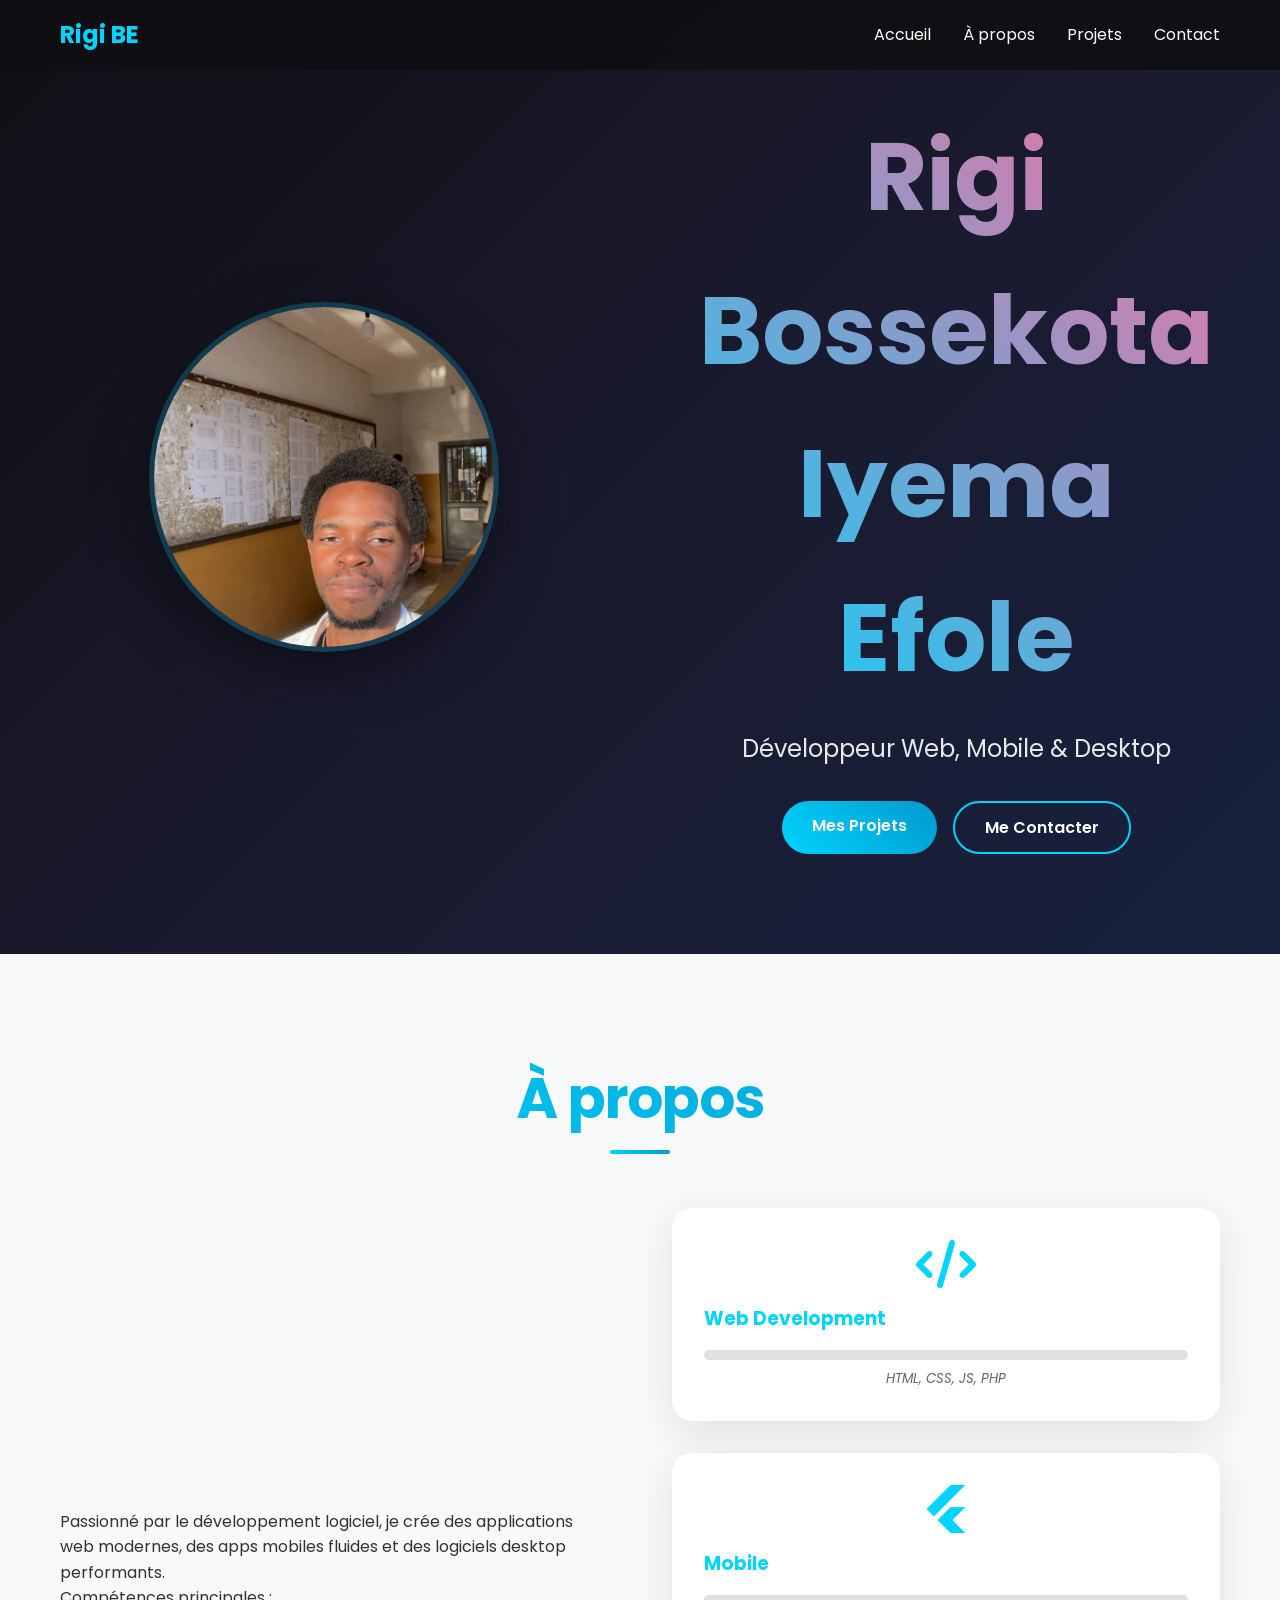
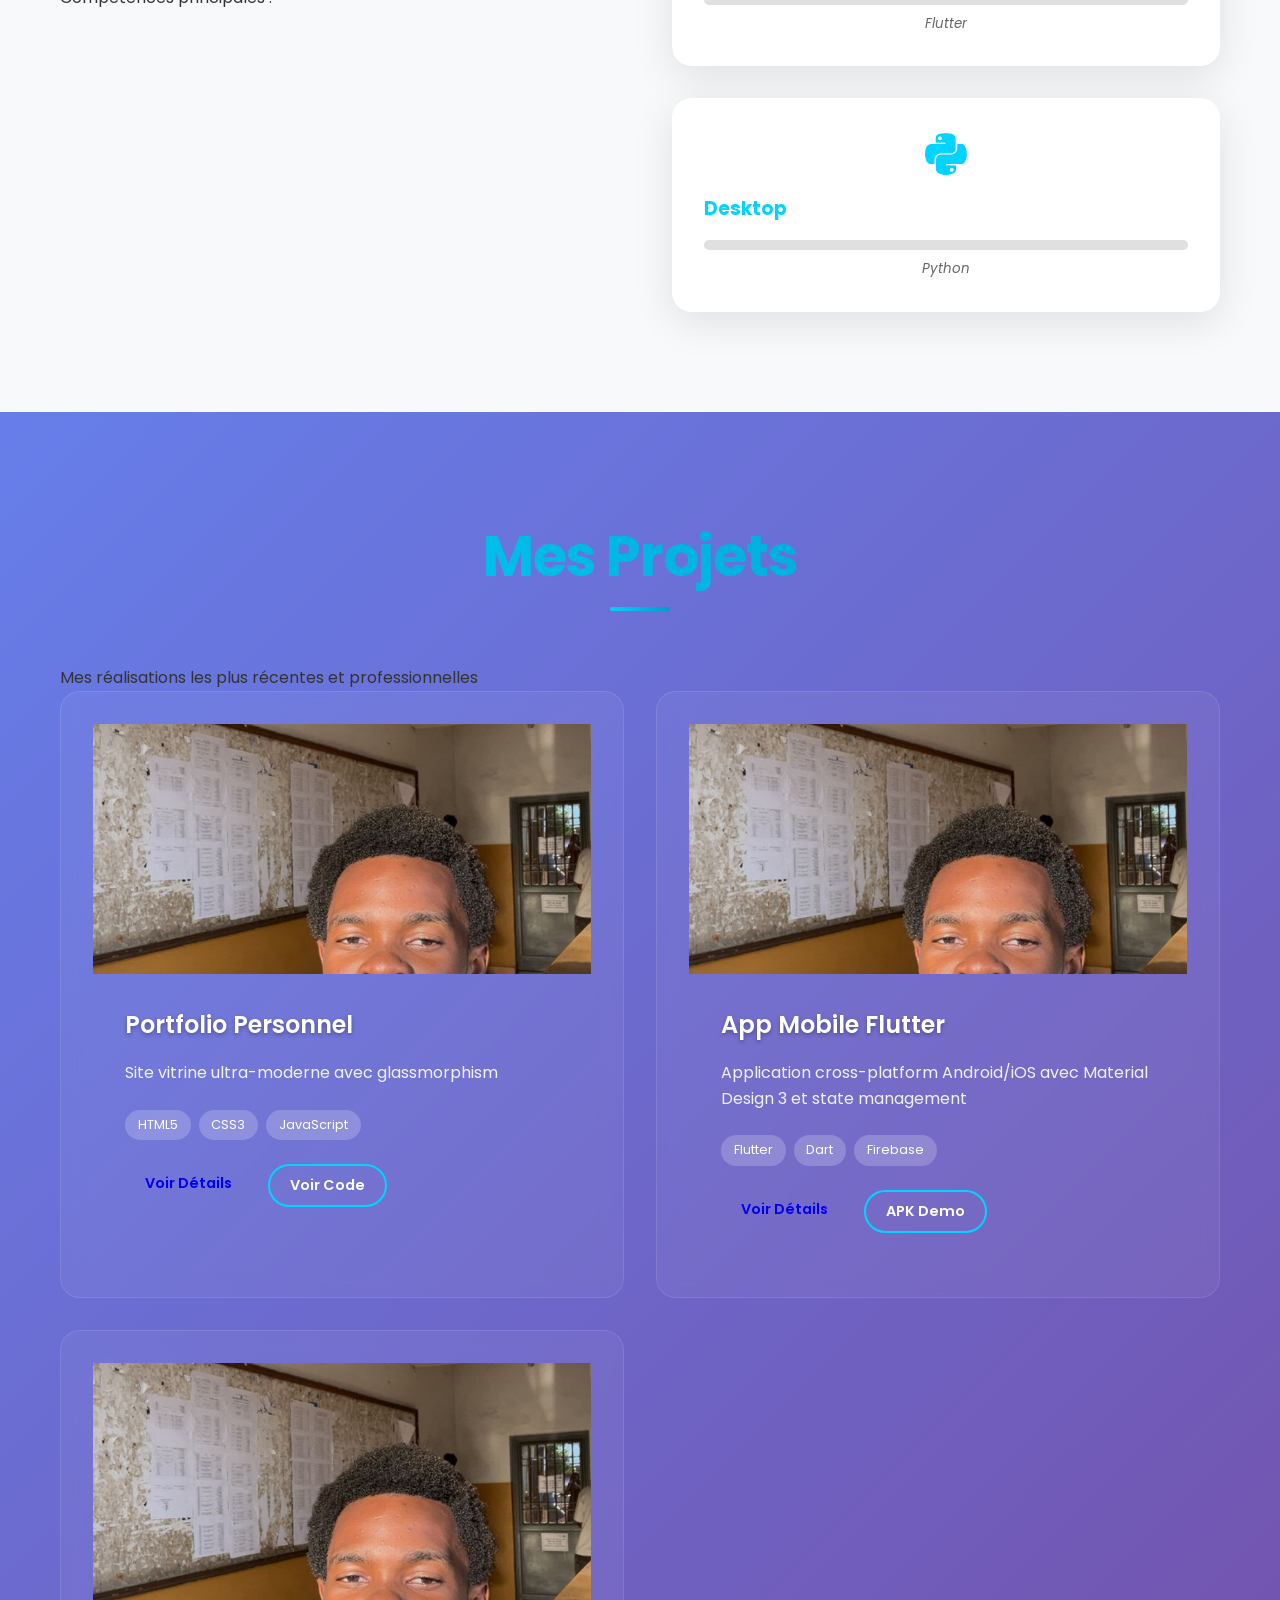
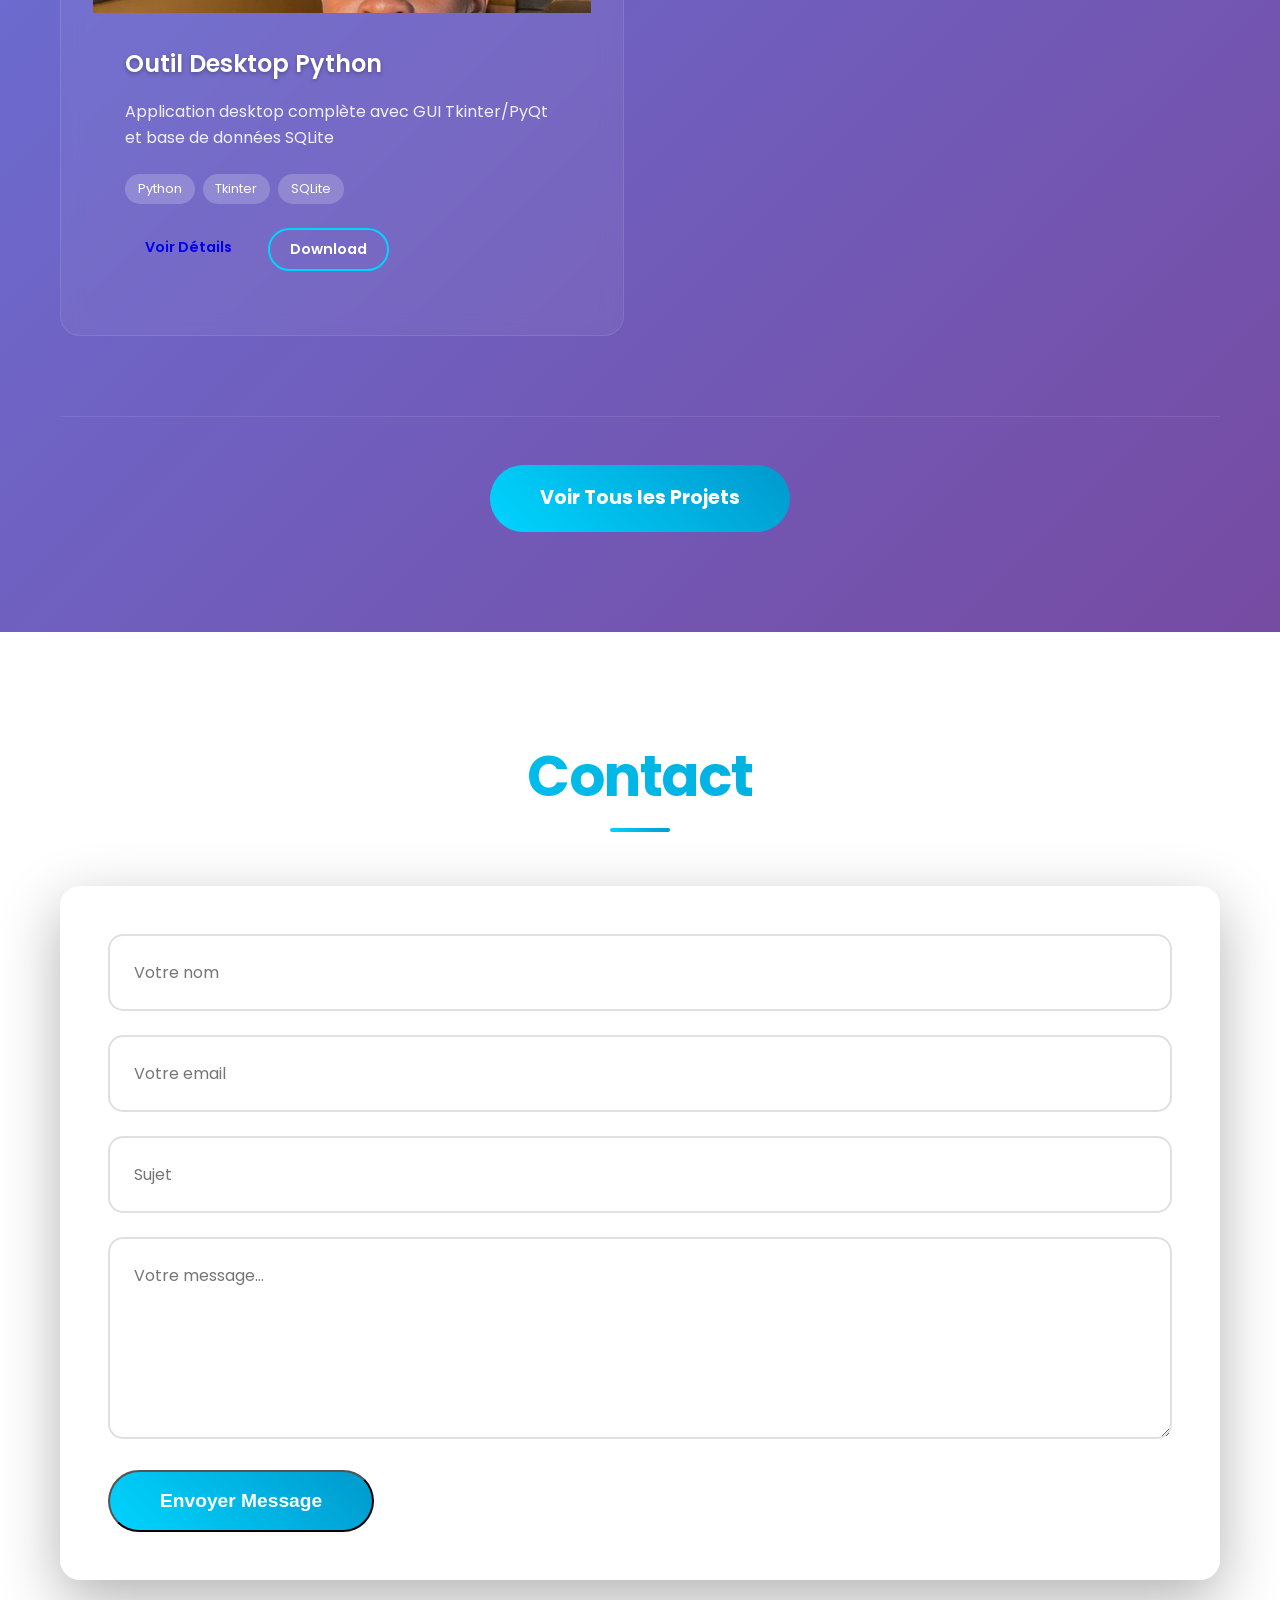
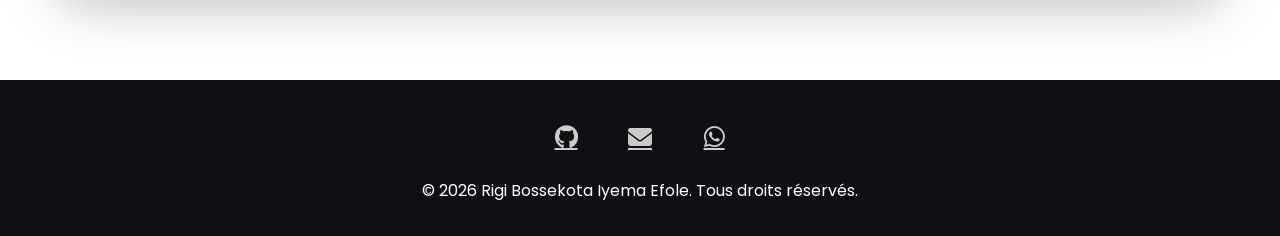
==== index.html @ 46adf54c "index.html success-popup.js loaded before script.js - 2 popups visible" ====
<!DOCTYPE html>
<html lang="fr">
<head>
    <meta charset="UTF-8">
    <meta name="viewport" content="width=device-width, initial-scale=1.0">
<title>Portfolio - Rigi Bossekota Iyema Efole</title>
    <link rel="stylesheet" href="https://cdnjs.cloudflare.com/ajax/libs/font-awesome/6.4.0/css/all.min.css" integrity="sha512-iecdLmaskl7CVkqkXNQ/ZH/XLlvWZOJyj7Yy7tcenmpD1ypASozpmT/E0iPtmFIB46ZmdtAc9eNBvH0H/ZpiBw==" crossorigin="anonymous" referrerpolicy="no-referrer" />
    <link href="https://unpkg.com/aos@2.3.1/dist/aos.css" rel="stylesheet">
    <link rel="stylesheet" href="https://cdnjs.cloudflare.com/ajax/libs/font-awesome/6.4.0/css/all.min.css">
    <link rel="stylesheet" href="https://unpkg.com/aos@next/dist/aos.css" />
<link rel="stylesheet" href="style.css">
    <link href="https://fonts.googleapis.com/css2?family=Poppins:wght@300;400;600;700&display=swap" rel="stylesheet">
    <link rel="icon" href="data:image/svg+xml,%3Csvg xmlns='http://www.w3.org/2000/svg' viewBox='0 0 100 100'%3E%3Ctext y='.9em' font-size='90'%3E🌐%3C/text%3E%3C/svg%3E">
</head>
<body>
    <!-- Header & Nav -->
    <header class="header">
        <nav class="nav" id="nav">
            <div class="nav__logo">
                <h2>Rigi BE</h2>
            </div>
<ul class="nav__links">
                <li><a href="#home">Accueil</a></li>
                <li><a href="#about">À propos</a></li>
                <li><a href="pages/projets.html">Projets</a></li>
                <li><a href="pages/contact.html">Contact</a></li>
            </ul>
            <div class="nav__mobile" id="mobile-btn">
                <span></span>
                <span></span>
                <span></span>
            </div>
        </nav>
    </header>

    <!-- Hero Section -->
    <section id="home" class="hero">
<div class="hero__container" style="display: grid; grid-template-columns: 1fr 1fr; gap: 4rem; align-items: center; max-width: 1200px;">
            <div class="hero__photo">
                <img src="assets/images/moi.jpeg" alt="Rigi Bossekota Iyema Efole" />
                <!-- Votre photo: assets/images/moi.jpeg -->
            </div>
            <div>
                <h1 class="hero__title">Rigi Bossekota Iyema Efole</h1>
            <p class="hero__subtitle">Développeur Web, Mobile & Desktop</p>
            <div class="hero__btns">
                <a href="pages/projets.html" class="btn btn--primary">Mes Projets</a>
                <a href="#contact" class="btn btn--secondary">Me Contacter</a>
            </div>
        </div>
    </section>

    <!-- About Section -->
    <section id="about" class="about">
        <div class="container">
            <h2 class="section__title">À propos</h2>
<div class="about__content">
                <div class="about__text">
                    <p>Passionné par le développement logiciel, je crée des applications web modernes, des apps mobiles fluides et des logiciels desktop performants.</p>
                    <p>Compétences principales :</p>
                </div>
<div class="skills__grid">
    <div class="skill" data-aos="fade-up">
        <i class="fas fa-code skill__icon"></i>
        <h3>Web Development</h3>
        <div class="progress__container">
            <div class="progress__bar">
<div class="progress__fill" data-progress="100"></div>
            </div>
        </div>
        <small>HTML, CSS, JS, PHP</small>
    </div>
    <div class="skill" data-aos="fade-up" data-aos-delay="100">
        <i class="fab fa-flutter skill__icon"></i>
        <h3>Mobile</h3>
        <div class="progress__container">
            <div class="progress__bar">
<div class="progress__fill" data-progress="100"></div>
            </div>
        </div>
        <small>Flutter</small>
    </div>
    <div class="skill" data-aos="fade-up" data-aos-delay="200">
        <i class="fab fa-python skill__icon"></i>
        <h3>Desktop</h3>
        <div class="progress__container">
            <div class="progress__bar">
<div class="progress__fill" data-progress="100"></div>
            </div>
        </div>
        <small>Python</small>
    </div></div>
</div>
            </div>
        </div>
    </section>

    <!-- Projects Section -->
    <section id="projects-preview" class="projects-preview">
        <div class="container">
            <div class="section-header">
                <h2 class="section__title">Mes Projets</h2>
                <p class="section__subtitle">Mes réalisations les plus récentes et professionnelles</p>
            </div>
            <div class="projects__grid">
                <div class="project__card" data-aos="fade-up" data-aos-delay="0">
                    <div class="project__img">
                        <img src="assets/images/moi.jpeg" alt="Portfolio Web" />
                    </div>
                    <div class="project__content">
                        <h3>Portfolio Personnel</h3>
                        <p>Site vitrine ultra-moderne avec glassmorphism</p>
                        <div class="tech-tags">
                            <span class="tech">HTML5</span>
                            <span class="tech">CSS3</span>
                            <span class="tech">JavaScript</span>
                        </div>
                        <div class="project__btns">
                            <a href="pages/projets.html#portfolio" class="btn btn--small">Voir Détails</a>
                            <a href="https://github.com/rigi-design/Portfolio-" target="_blank" class="btn btn--secondary btn--small">Voir Code</a>
                        </div>
                    </div>
                </div>
                <div class="project__card" data-aos="fade-up" data-aos-delay="100">
                    <div class="project__img">
                        <img src="assets/images/moi.jpeg" alt="App Flutter" />
                    </div>
                    <div class="project__content">
                        <h3>App Mobile Flutter</h3>
                        <p>Application cross-platform Android/iOS avec Material Design 3 et state management</p>
                        <div class="tech-tags">
                            <span class="tech">Flutter</span>
                            <span class="tech">Dart</span>
                            <span class="tech">Firebase</span>
                        </div>
                        <div class="project__btns">
                            <a href="pages/projets.html#flutter" class="btn btn--small">Voir Détails</a>
                            <a href="#" class="btn btn--secondary btn--small">APK Demo</a>
                        </div>
                    </div>
                </div>
                <div class="project__card" data-aos="fade-up" data-aos-delay="200">
                    <div class="project__img">
                        <img src="assets/images/moi.jpeg" alt="Desktop Python" />
                    </div>
                    <div class="project__content">
                        <h3>Outil Desktop Python</h3>
                        <p>Application desktop complète avec GUI Tkinter/PyQt et base de données SQLite</p>
                        <div class="tech-tags">
                            <span class="tech">Python</span>
                            <span class="tech">Tkinter</span>
                            <span class="tech">SQLite</span>
                        </div>
                        <div class="project__btns">
                            <a href="pages/projets.html#python" class="btn btn--small">Voir Détails</a>
                            <a href="#" class="btn btn--secondary btn--small">Download</a>
                        </div>
                    </div>
                </div>
            </div>
            <div class="section-footer">
                <a href="pages/projets.html" class="btn btn--primary btn--large">Voir Tous les Projets</a>
            </div>
        </div>
    </section>

    <!-- Contact Section -->
    <section id="contact" class="contact">
        <div class="container">
            <h2 class="section__title">Contact</h2>
            <form class="contact-form" id="contact-form">
                <div class="form-group">
                    <input type="text" id="name" placeholder="Votre nom" required>
                </div>
                <div class="form-group">
                    <input type="email" id="email" placeholder="Votre email" required>
                </div>
                <div class="form-group">
                    <input type="text" id="subject" placeholder="Sujet">
                </div>
                <div class="form-group">
                    <textarea id="message" rows="6" placeholder="Votre message..." required></textarea>
                </div>
                <button type="submit" class="btn btn--primary btn--large">Envoyer Message</button>
            </form>
        </div>
    </section>

    <!-- Footer -->
    <footer class="footer">
<div class="footer__social">
        <a href="https://github.com/rigi-design" target="_blank" title="GitHub"><i class="fab fa-github"></i></a>

        <a href="mailto:rigibossekota30@gmail.com" title="Email"><i class="fas fa-envelope"></i></a>
        <a href="https://wa.me/2430994721979" target="_blank" title="WhatsApp"><i class="fab fa-whatsapp"></i></a>
    </div>
    <p>&copy; 2026 Rigi Bossekota Iyema Efole. Tous droits réservés.</p>
    </footer>

<script src="https://unpkg.com/aos@next/dist/aos.js"></script>
    <script>AOS.init({
        duration: 1200,
        once: true
    });</script>
---- style.css ----
:root {
  --primary-gradient: linear-gradient(45deg, #00d4ff, #0099cc);
  --secondary-gradient: linear-gradient(45deg, #ff6b9d, #ff8e8e);
  --bg-dark: #0f0f14;
  --bg-light: #f8f9fa;
  --text-dark: #333;
  --text-light: #fff;
  --glass-dark: rgba(255,255,255,0.05);
  --glass-light: rgba(0,0,0,0.05);
  --shadow: 0 20px 60px rgba(0,0,0,0.3);
  --border-radius: 20px;
}

[data-theme="dark"] {
  --bg-hero: linear-gradient(135deg, var(--bg-dark) 0%, #1a1a2e 50%, #16213e 100%);
  --glass: var(--glass-dark);
  --text: var(--text-light);
  --text-secondary: #ccc;
}

[data-theme="light"] {
  --bg-hero: linear-gradient(135deg, #f8f9fa 0%, #e9ecef 50%, #dee2e6 100%);
  --glass: var(--glass-light);
  --text: var(--text-dark);
  --text-secondary: #666;
}

/* Reset & Base */
* {
    margin: 0;
    padding: 0;
    box-sizing: border-box;
}

body {
    font-family: 'Poppins', sans-serif;
    line-height: 1.6;
    color: #333;
    overflow-x: hidden;
}

.container {
    max-width: 1200px;
    margin: 0 auto;
    padding: 0 20px;
}

/* Header & Nav */
.header {
    position: fixed;
    top: 0;
    width: 100%;
    background: rgba(15, 15, 20, 0.95);
    backdrop-filter: blur(10px);
    z-index: 1000;
    padding: 1rem 0;
}

.nav {
    display: flex;
    justify-content: space-between;
    align-items: center;
    max-width: 1200px;
    margin: 0 auto;
    padding: 0 20px;
}

.nav__logo h2 {
    color: #00d4ff;
    font-size: 1.5rem;
}

.nav__links {
    display: flex;
    list-style: none;
    gap: 2rem;
}

.nav__links a {
    color: white;
    text-decoration: none;
    font-weight: 400;
    transition: color 0.3s;
}

.nav__links a:hover {
    color: #00d4ff;
}

.nav__mobile {
    display: none;
    flex-direction: column;
    cursor: pointer;
}

.nav__mobile span {
    width: 25px;
    height: 3px;
    background: white;
    margin: 3px 0;
    transition: 0.3s;
}

/* Hero */
.hero {
    min-height: 60vh;
    background: linear-gradient(135deg, #0f0f14 0%, #1a1a2e 50%, #16213e 100%);
    display: flex;
    align-items: center;
    justify-content: center;
    text-align: center;
    color: white;
}

.hero--compact {
    min-height: 40vh;
}

.hero__container {
    max-width: 800px;
}

.hero__title {
    font-size: clamp(3rem, 8vw, 6rem);
    margin-bottom: 1rem;
    background: linear-gradient(45deg, #00d4ff, #ff6b9d);
    -webkit-background-clip: text;
    -webkit-text-fill-color: transparent;
    background-clip: text;
}

.hero__subtitle {
    font-size: 1.5rem;
    margin-bottom: 2rem;
    opacity: 0.9;
}

.hero__btns {
    display: flex;
    gap: 1rem;
    justify-content: center;
    flex-wrap: wrap;
}

.hero__photo {
    display: flex;
    justify-content: center;
}

.hero__photo img {
    width: 100%;
    max-width: 350px;
    height: 350px;
    object-fit: cover;
    border-radius: 50%;
    box-shadow: 0 20px 60px rgba(0,0,0,0.4);
    border: 5px solid rgba(0,212,255,0.2);
}

.btn {
    padding: 12px 30px;
    border-radius: 50px;
    text-decoration: none;
    font-weight: 600;
    transition: all 0.3s;
    display: inline-block;
}

.btn--primary {
    background: linear-gradient(45deg, #00d4ff, #0099cc);
    color: white;
}

.btn--primary:hover {
    transform: translateY(-3px);
    box-shadow: 0 10px 30px rgba(0, 212, 255, 0.4);
}

.btn--secondary {
    background: transparent;
    color: white;
    border: 2px solid #00d4ff;
}

.btn--secondary:hover {
    background: #00d4ff;
    transform: translateY(-3px);
}

.btn--small {
    padding: 8px 20px;
    font-size: 0.9rem;
}

.btn--large {
    padding: 18px 50px;
    font-size: 1.2rem;
    font-weight: 700;
}

/* Filter Buttons Projets */
.projects__filter {
    display: flex;
    justify-content: center;
    gap: 1rem;
    margin: 4rem auto;
    flex-wrap: wrap;
}

.filter-btn {
    padding: 12px 24px;
    background: rgba(255,255,255,0.1);
    border: 2px solid rgba(255,255,255,0.2);
    color: white;
    border-radius: 50px;
    font-weight: 600;
    cursor: pointer;
    transition: all 0.3s;
    backdrop-filter: blur(10px);
}

.filter-btn.active {
    background: linear-gradient(45deg, #00d4ff, #0099cc);
    border-color: #00d4ff;
    box-shadow: 0 0 20px rgba(0,212,255,0.5);
}

.projects-page .project__card {
    margin-bottom: 2rem;
}

.projects-page .project__icon {
    display: none;
}

.project__type {
    background: rgba(0,212,255,0.2);
    color: #00d4ff;
    padding: 4px 12px;
    border-radius: 20px;
    font-size: 0.8rem;
    font-weight: 600;
}

.project__tech {
    margin: 1rem 0;
}

.project__tech span {
    background: rgba(255,255,255,0.2);
    padding: 6px 12px;
    border-radius: 20px;
    font-size: 0.85rem;
    margin-right: 0.5rem;
    margin-bottom: 0.5rem;
    display: inline-block;
}

.stats__grid {
    display: grid;
    grid-template-columns: repeat(auto-fit, minmax(200px, 1fr));
    gap: 3rem;
    text-align: center;
    margin-top: 5rem;
    padding: 4rem 0;
}

.stat h3 {
    font-size: 3rem;
    background: linear-gradient(45deg, #00d4ff, #ff6b9d);
    -webkit-background-clip: text;
    background-clip: text;
    -webkit-text-fill-color: transparent;
    font-weight: 700;
    margin-bottom: 0.5rem;
}

.stat p {
    color: rgba(255,255,255,0.8);
    font-size: 1.1rem;
}

@media (max-width: 768px) {
    .projects__filter {
        flex-direction: column;
        align-items: center;
    }
}

/* Sections */
section {
    padding: 100px 0;
}

.section__title {
    font-size: clamp(2.5rem, 5vw, 3.5rem);
    text-align: center;
    margin-bottom: 4rem;
    background: var(--primary-gradient);
    -webkit-background-clip: text;
    -webkit-text-fill-color: transparent;
    background-clip: text;
    font-weight: 700;
    letter-spacing: -0.02em;
    position: relative;
}

.section__title::after {
    content: '';
    position: absolute;
    bottom: -10px;
    left: 50%;
    transform: translateX(-50%);
    width: 60px;
    height: 4px;
    background: var(--primary-gradient);
    border-radius: 2px;
}

/* About */
.about {
    background: #f8f9fa;
}

.about__content {
    display: grid;
    grid-template-columns: 1fr 1fr;
    gap: 4rem;
    align-items: center;
}

.skills__grid {
    display: grid;
    grid-template-columns: 1fr;
    gap: 2rem;
}

@media (min-width: 768px) {
    .skills__grid {
        grid-template-columns: repeat(auto-fit, minmax(300px, 1fr));
    }
}

.skill {
    background: white;
    padding: 2rem;
    border-radius: 20px;
    box-shadow: 0 10px 40px rgba(0,0,0,0.1);
    transition: transform 0.3s;
}

.skill:hover {
    transform: translateY(-10px);
}

.skill h3 {
    color: #00d4ff;
    margin-bottom: 0.5rem;
}

/* Projects */
.projects {
    background: #0f0f14;
    color: white;
}

.projects-preview {
    background: linear-gradient(135deg, #667eea 0%, #764ba2 100%);
    padding: 100px 0;
}

.section-footer {
    text-align: center;
    margin-top: 5rem;
    padding-top: 3rem;
    border-top: 1px solid rgba(255,255,255,0.1);
}

.projects__grid {
    display: grid;
    grid-template-columns: repeat(auto-fit, minmax(380px, 1fr));
    gap: 2rem;
}

.project__card {
    background: rgba(255,255,255,0.1);
    backdrop-filter: blur(20px);
    border-radius: var(--border-radius);
    overflow: hidden;
    transition: all 0.4s cubic-bezier(0.175, 0.885, 0.32, 1.275);
    border: 1px solid rgba(255,255,255,0.2);
    height: 100%;
}

.project__card:hover {
    transform: translateY(-20px) scale(1.02);
    box-shadow: var(--shadow);
}

.project__img {
    height: 250px;
    overflow: hidden;
}

.project__img img {
    width: 100%;
    height: 100%;
    object-fit: cover;
    transition: transform 0.4s ease;
}

/* .project__card:hover .project__img img {
    transform: scale(1.1);
} */

.project__content {
    padding: 2rem;
}

.project__content h3 {
    color: white;
    margin-bottom: 1rem;
    font-size: 1.5rem;
    font-weight: 600;
    text-shadow: 0 2px 4px rgba(0,0,0,0.3);
}

.project__content p {
    color: rgba(255,255,255,0.9);
    margin-bottom: 1.5rem;
    line-height: 1.6;
    font-weight: 400;
}

.tech-tags {
    display: flex;
    gap: 0.5rem;
    margin-bottom: 1.5rem;
    flex-wrap: wrap;
}

.tech {
    background: rgba(255,255,255,0.2);
    padding: 0.3rem 0.8rem;
    border-radius: 20px;
    font-size: 0.8rem;
    color: white;
}

.project__btns {
    display: flex;
    gap: 1rem;
}

.project__card {
    background: rgba(255,255,255,0.05);
    padding: 2rem;
    border-radius: 20px;
    backdrop-filter: blur(10px);
    border: 1px solid rgba(255,255,255,0.1);
    transition: all 0.3s;
}

.project__card:hover {
    transform: translateY(-10px);
    background: rgba(255,255,255,0.1);
}

/* Contact Page Styles */
.hero--contact {
    min-height: 50vh;
}

.contact-section {
    padding: 120px 0;
    background: linear-gradient(135deg, #f8f9fa 0%, white 100%);
}

.contact-grid {
    display: grid;
    grid-template-columns: 1fr 1fr;
    gap: 6rem;
    align-items: start;
}

.contact-info h2 {
    font-size: 2.5rem;
    margin-bottom: 1rem;
    background: var(--primary-gradient);
    -webkit-background-clip: text;
    background-clip: text;
    -webkit-text-fill-color: transparent;
}

.contact-info p {
    font-size: 1.2rem;
    color: var(--text-secondary);
    margin-bottom: 3rem;
    line-height: 1.7;
}

.contact-details {
    margin-bottom: 3rem;
}

.contact-item {
    display: flex;
    align-items: center;
    gap: 1rem;
    margin-bottom: 1.5rem;
    padding: 1.5rem;
    background: rgba(255,255,255,0.5);
    border-radius: var(--border-radius);
    transition: transform 0.3s;
}

.contact-item:hover {
    transform: translateX(10px);
}

.contact-item i {
    font-size: 1.5rem;
    color: #00d4ff;
    width: 40px;
    text-align: center;
}

.contact-item a {
    color: var(--text-dark);
    text-decoration: none;
    font-weight: 500;
}

.social-grid {
    display: grid;
    grid-template-columns: repeat(auto-fit, minmax(200px, 1fr));
    gap: 1rem;
}

.social-btn {
    display: flex;
    align-items: center;
    gap: 1rem;
    padding: 1.5rem;
    background: var(--glass-light);
    border: 2px solid rgba(0,212,255,0.2);
    border-radius: var(--border-radius);
    text-decoration: none;
    color: var(--text-dark);
    font-weight: 600;
    transition: all 0.3s;
}

.social-btn:hover {
    background: var(--primary-gradient);
    color: white;
    border-color: #00d4ff;
    transform: translateY(-5px);
}

.social-btn i {
    font-size: 1.5rem;
    width: 40px;
    text-align: center;
}

.contact-form {
    background: white;
    padding: 3rem;
    border-radius: var(--border-radius);
    box-shadow: var(--shadow);
    backdrop-filter: blur(20px);
}

.form-group {
    margin-bottom: 1.5rem;
}

.contact-form input,
.contact-form textarea {
    width: 100%;
    padding: 1.5rem;
    border: 2px solid #e0e0e0;
    border-radius: 15px;
    font-family: inherit;
    font-size: 1rem;
    transition: all 0.3s;
    background: rgba(255,255,255,0.8);
}

.contact-form input:focus,
.contact-form textarea:focus {
    outline: none;
    border-color: #00d4ff;
    box-shadow: 0 0 0 4px rgba(0,212,255,0.1);
    transform: translateY(-2px);
}

.contact-form textarea {
    resize: vertical;
    min-height: 150px;
}

@media (max-width: 768px) {
    .contact-grid {
        grid-template-columns: 1fr;
        gap: 3rem;
    }
    
    .contact-section {
        padding: 80px 0;
    }
    
    .contact-form {
        padding: 2rem;
    }
}

/* Footer */
.footer {
    background: #0f0f14;
    color: white;
    text-align: center;
    padding: 2rem;
}

.footer__social {
    display: flex;
    justify-content: center;
    gap: 1.5rem;
    margin-bottom: 1rem;
    flex-wrap: wrap;
}

.footer__social a {
    color: #ccc;
    font-size: 1.5rem;
    transition: all 0.3s ease;
    padding: 0.5rem;
    border-radius: 50%;
    width: 50px;
    height: 50px;
    display: flex;
    align-items: center;
    justify-content: center;
}

.footer__social a:hover {
    color: #00d4ff;
    background: rgba(0,212,255,0.1);
    transform: translateY(-3px);
}

/* Skills Pro */
.skill__icon {
    font-size: 3rem;
    color: #00d4ff;
    margin-bottom: 1rem;
    display: block;
    text-align: center;
}

.progress__container {
    margin: 1rem 0 0.5rem;
}

.progress__label {
    display: block;
    font-weight: 600;
    margin-bottom: 0.5rem;
    color: #555;
}

.progress__bar {
    height: 10px;
    background: #e0e0e0;
    border-radius: 5px;
    overflow: hidden;
}

.progress__fill {
    height: 100%;
    background: linear-gradient(90deg, #00d4ff, #0099cc);
    width: 0%;
    border-radius: 5px;
    transition: width 2s ease-in-out;
}

.skill small {
    color: #666;
    font-style: italic;
    text-align: center;
    display: block;
    margin-top: 0.5rem;
}

/* Responsive */
@media (max-width: 768px) {
    .nav__links {
        display: none;
        position: absolute;
        top: 100%;
        left: 0;
        width: 100%;
        background: #0f0f14;
        flex-direction: column;
        padding: 2rem;
        gap: 1rem;
    }

    .nav__links.active {
        display: flex;
    }

    .nav__mobile {
        display: flex;
    }

    .about__content {
        grid-template-columns: 1fr;
        gap: 2rem;
    }

    .hero__btns {
        flex-direction: column;
        align-items: center;
    }
}

@media (max-width: 480px) {
    section {
        padding: 60px 0;
    }
}

/* Modal Popup PRO - Glassmorphism */
.modal-overlay {
    position: fixed;
    top: 0;
    left: 0;
    width: 100vw;
    height: 100vh;
    background: rgba(15, 15, 20, 0.8);
    backdrop-filter: blur(15px);
    display: flex;
    align-items: center;
    justify-content: center;
    z-index: 10000;
    opacity: 0;
    visibility: hidden;
    transition: all 0.4s cubic-bezier(0.25, 0.46, 0.45, 0.94);
}

.modal-overlay.active {
    opacity: 1;
    visibility: visible;
}

.modal {
    background: rgba(255, 255, 255, 0.95);
    backdrop-filter: blur(20px);
    border-radius: 24px;
    padding: 2.5rem;
    max-width: 450px;
    width: 90%;
    box-shadow: 0 25px 80px rgba(0, 0, 0, 0.35);
    border: 1px solid rgba(255, 255, 255, 0.2);
    transform: scale(0.7) translateY(30px);
    transition: all 0.4s cubic-bezier(0.34, 1.56, 0.64, 1);
    position: relative;
    animation: modalSlideIn 0.4s ease forwards;
}

@keyframes modalSlideIn {
    to {
        transform: scale(1) translateY(0);
    }
}

.modal-overlay.active .modal {
    transform: scale(1) translateY(0);
}

.modal__header {
    text-align: center;
    margin-bottom: 1.8rem;
}

.modal__icon {
    font-size: 3.5rem;
    background: linear-gradient(45deg, #00d4ff, #ff6b9d);
    -webkit-background-clip: text;
    background-clip: text;
    -webkit-text-fill-color: transparent;
    margin-bottom: 0.8rem;
    animation: pulse 2s infinite;
}

@keyframes pulse {
    0%, 100% { transform: scale(1); }
    50% { transform: scale(1.05); }
}

.modal__title {
    font-size: 1.6rem;
    font-weight: 700;
    background: linear-gradient(45deg, #0f0f14, #333);
    -webkit-background-clip: text;
    -webkit-text-fill-color: transparent;
    margin-bottom: 0.3rem;
}

.modal__summary {
    background: rgba(0, 212, 255, 0.1);
    border-radius: 16px;
    padding: 1.8rem;
    margin-bottom: 2rem;
    border: 1px solid rgba(0, 212, 255, 0.3);
    backdrop-filter: blur(10px);
}

.summary-row {
    display: flex;
    justify-content: space-between;
    align-items: center;
    margin-bottom: 1rem;
    padding: 0.5rem 0;
    border-bottom: 1px solid rgba(255, 255, 255, 0.1);
}

.summary-row:last-child {
    border-bottom: none;
    margin-bottom: 0;
}

.summary-label {
    font-weight: 600;
    color: #666;
}

.summary-value {
    color: #00d4ff;
    font-weight: 700;
    background: rgba(0, 212, 255, 0.1);
    padding: 0.3rem 0.8rem;
    border-radius: 12px;
    font-size: 0.95rem;
}

.modal__buttons {
    display: flex;
    gap: 1rem;
    justify-content: center;
}

.modal__btn {
    flex: 1;
    padding: 14px 24px;
    border-radius: 50px;
    font-weight: 600;
    border: none;
    cursor: pointer;
    transition: all 0.3s cubic-bezier(0.4, 0, 0.2, 1);
    font-size: 1rem;
    position: relative;
    overflow: hidden;
}

.modal__btn--confirm {
    background: linear-gradient(45deg, #00d4ff, #0099cc);
    color: white;
    box-shadow: 0 8px 25px rgba(0, 212, 255, 0.3);
}

.modal__btn--cancel {
    background: transparent;
    color: #999;
    border: 2px solid rgba(255, 255, 255, 0.3);
}

.modal__btn:hover {
    transform: translateY(-3px);
}

.modal__btn--confirm:hover {
    box-shadow: 0 15px 35px rgba(0, 212, 255, 0.4);
}

.modal__close {
    position: absolute;
    top: 1.2rem;
    right: 1.5rem;
    font-size: 1.8rem;
    color: rgba(0, 0, 0, 0.4);
    cursor: pointer;
    transition: all 0.3s;
    width: 36px;
    height: 36px;
    display: flex;
    align-items: center;
    justify-content: center;
    border-radius: 50%;
}

.modal__close:hover {
    background: rgba(0, 0, 0, 0.1);
    color: #00d4ff;
    transform: rotate(90deg);
}

@media (max-width: 480px) {
    .modal {
        padding: 2rem;
        margin: 1rem;
    }
    
    .modal__buttons {
        flex-direction: column;
    }
    
    .summary-row {
        flex-direction: column;
        gap: 0.5rem;
        text-align: center;
    }
}
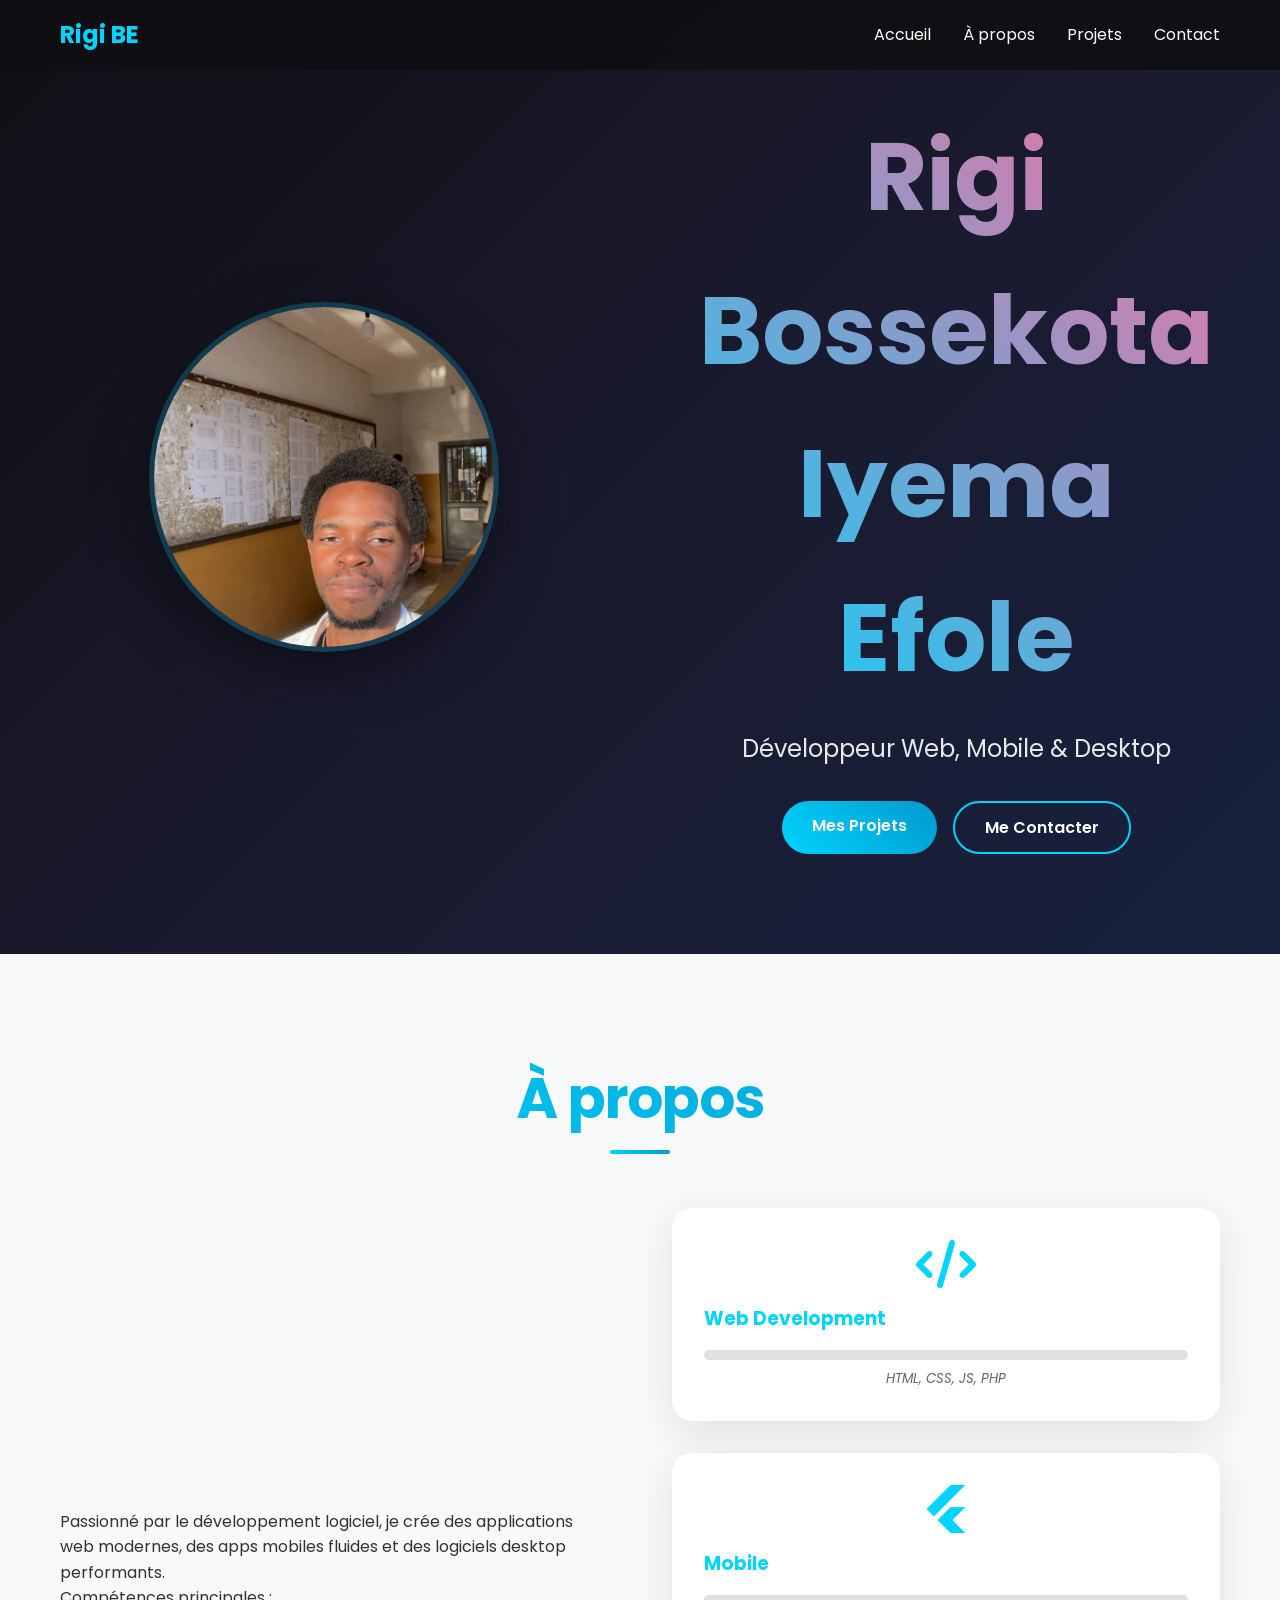
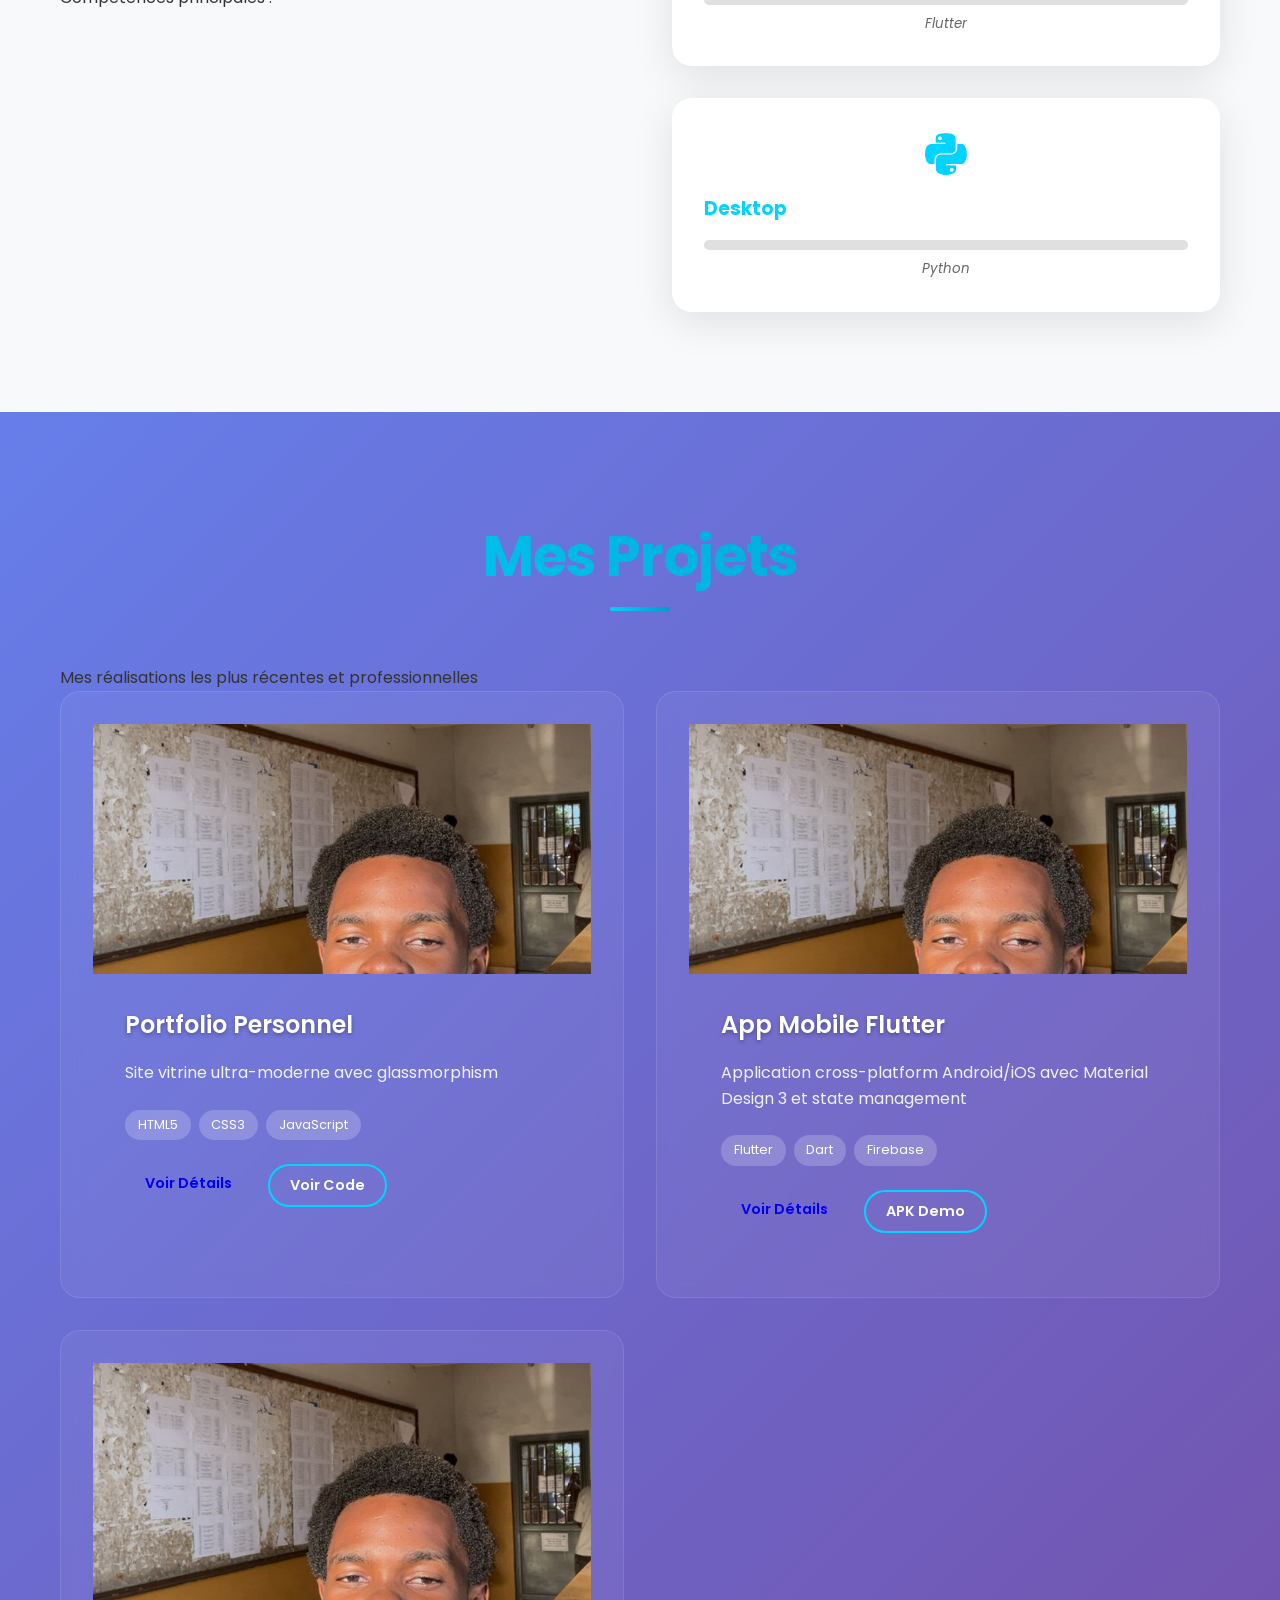
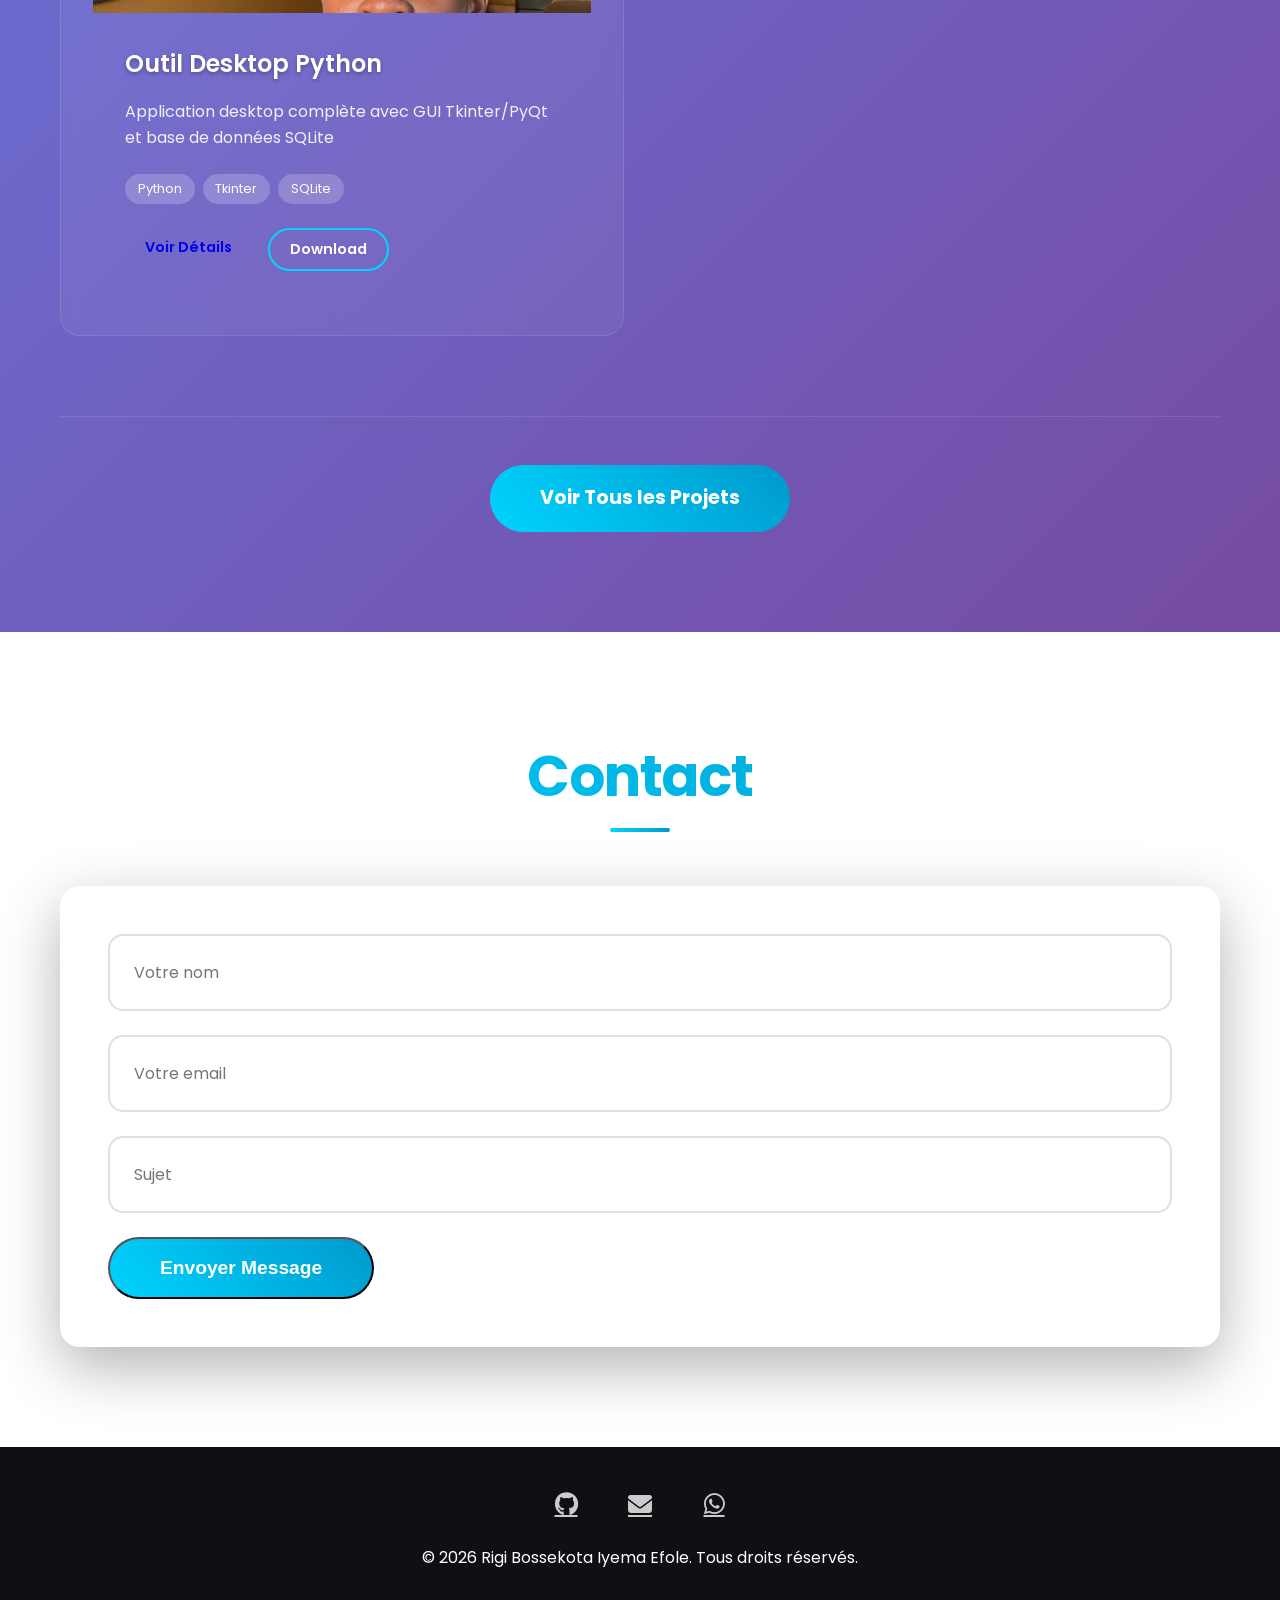
==== commit 558ad442: "portfolio project img to assets/images/portfolio/portfolio.png" ====
--- a/index.html
+++ b/index.html
@@ -179,7 +179,7 @@
                     <input type="text" id="subject" placeholder="Sujet">
                 </div>
                 <div class="form-group">
-                    <textarea id="message" rows="6" placeholder="Votre message..." required></textarea>
+
                 </div>
                 <button type="submit" class="btn btn--primary btn--large">Envoyer Message</button>
             </form>
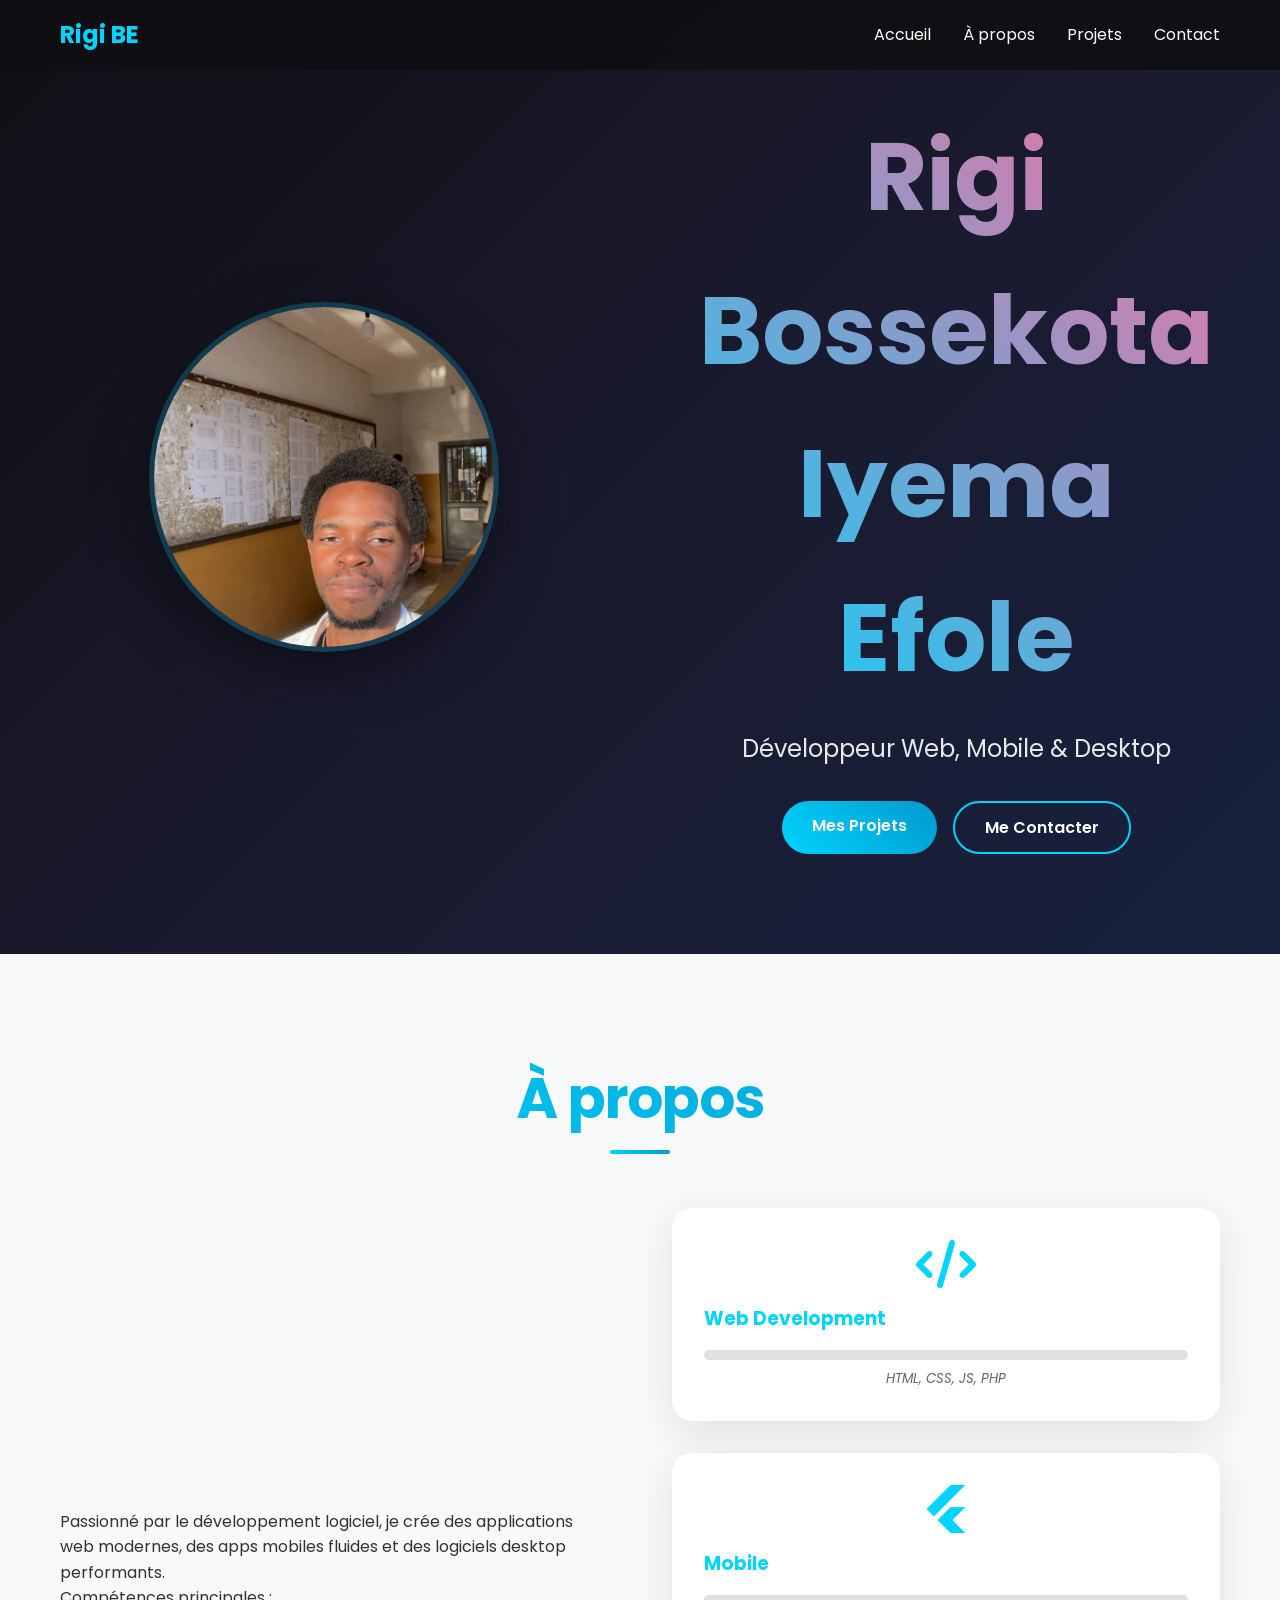
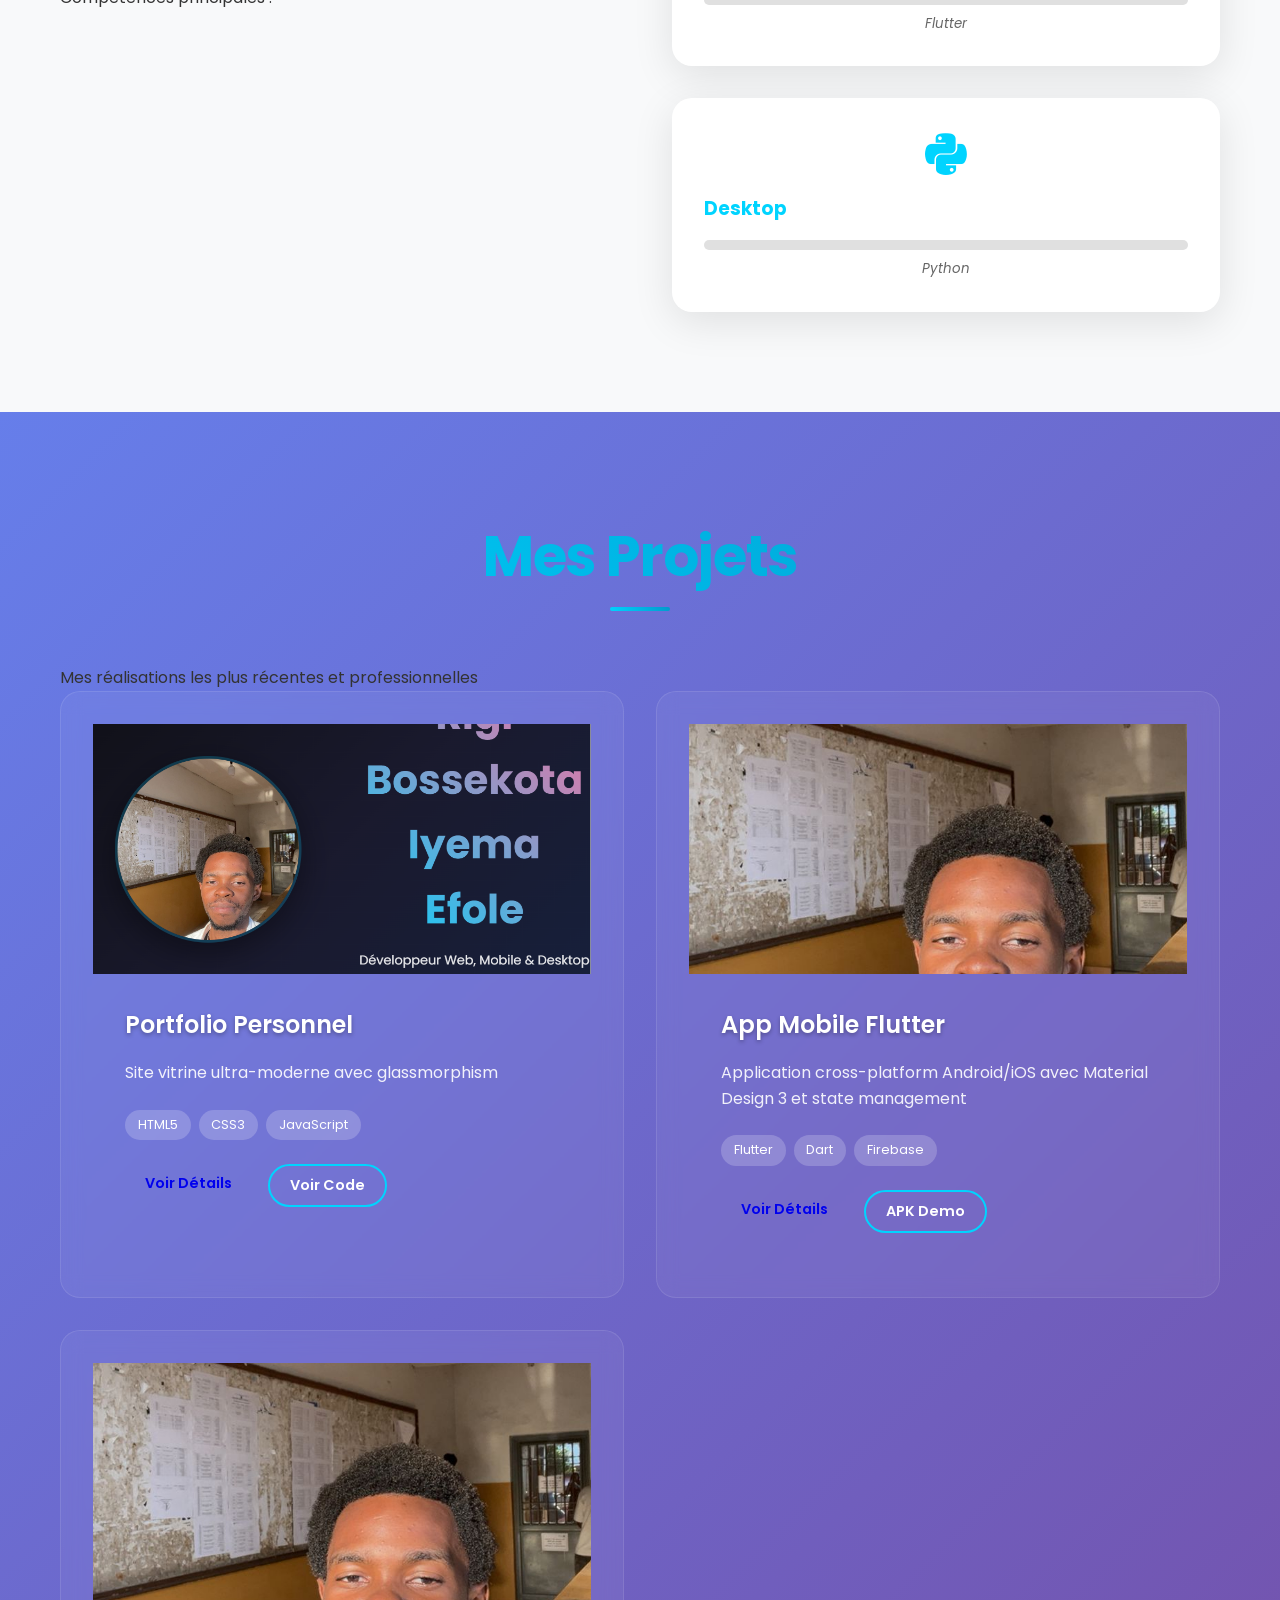
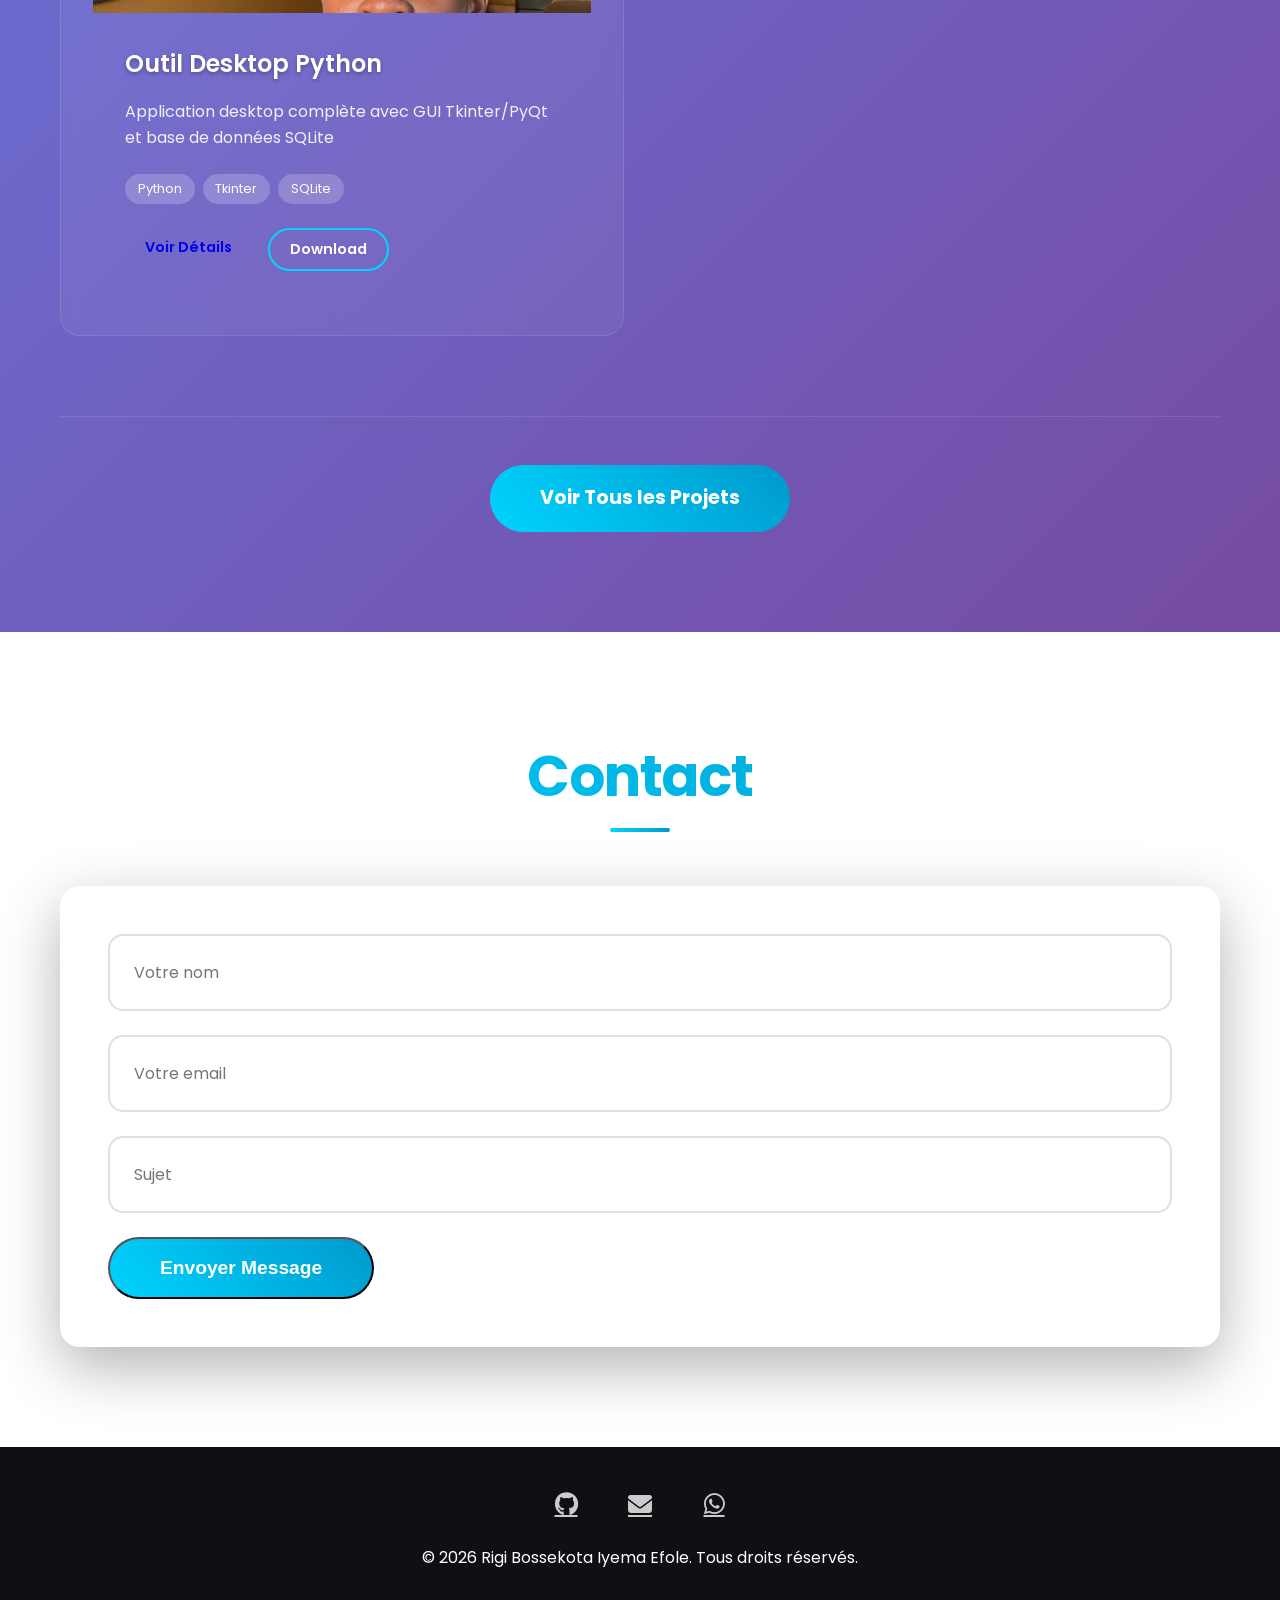
==== commit f051cf4a: "final image portfolio projects + structure fix" ====
--- a/index.html
+++ b/index.html
@@ -105,7 +105,7 @@
             <div class="projects__grid">
                 <div class="project__card" data-aos="fade-up" data-aos-delay="0">
                     <div class="project__img">
-                        <img src="assets/images/moi.jpeg" alt="Portfolio Web" />
+                        <img src="assets/images/portfolio/portfolio.png" alt="Portfolio Web" />
                     </div>
                     <div class="project__content">
                         <h3>Portfolio Personnel</h3>
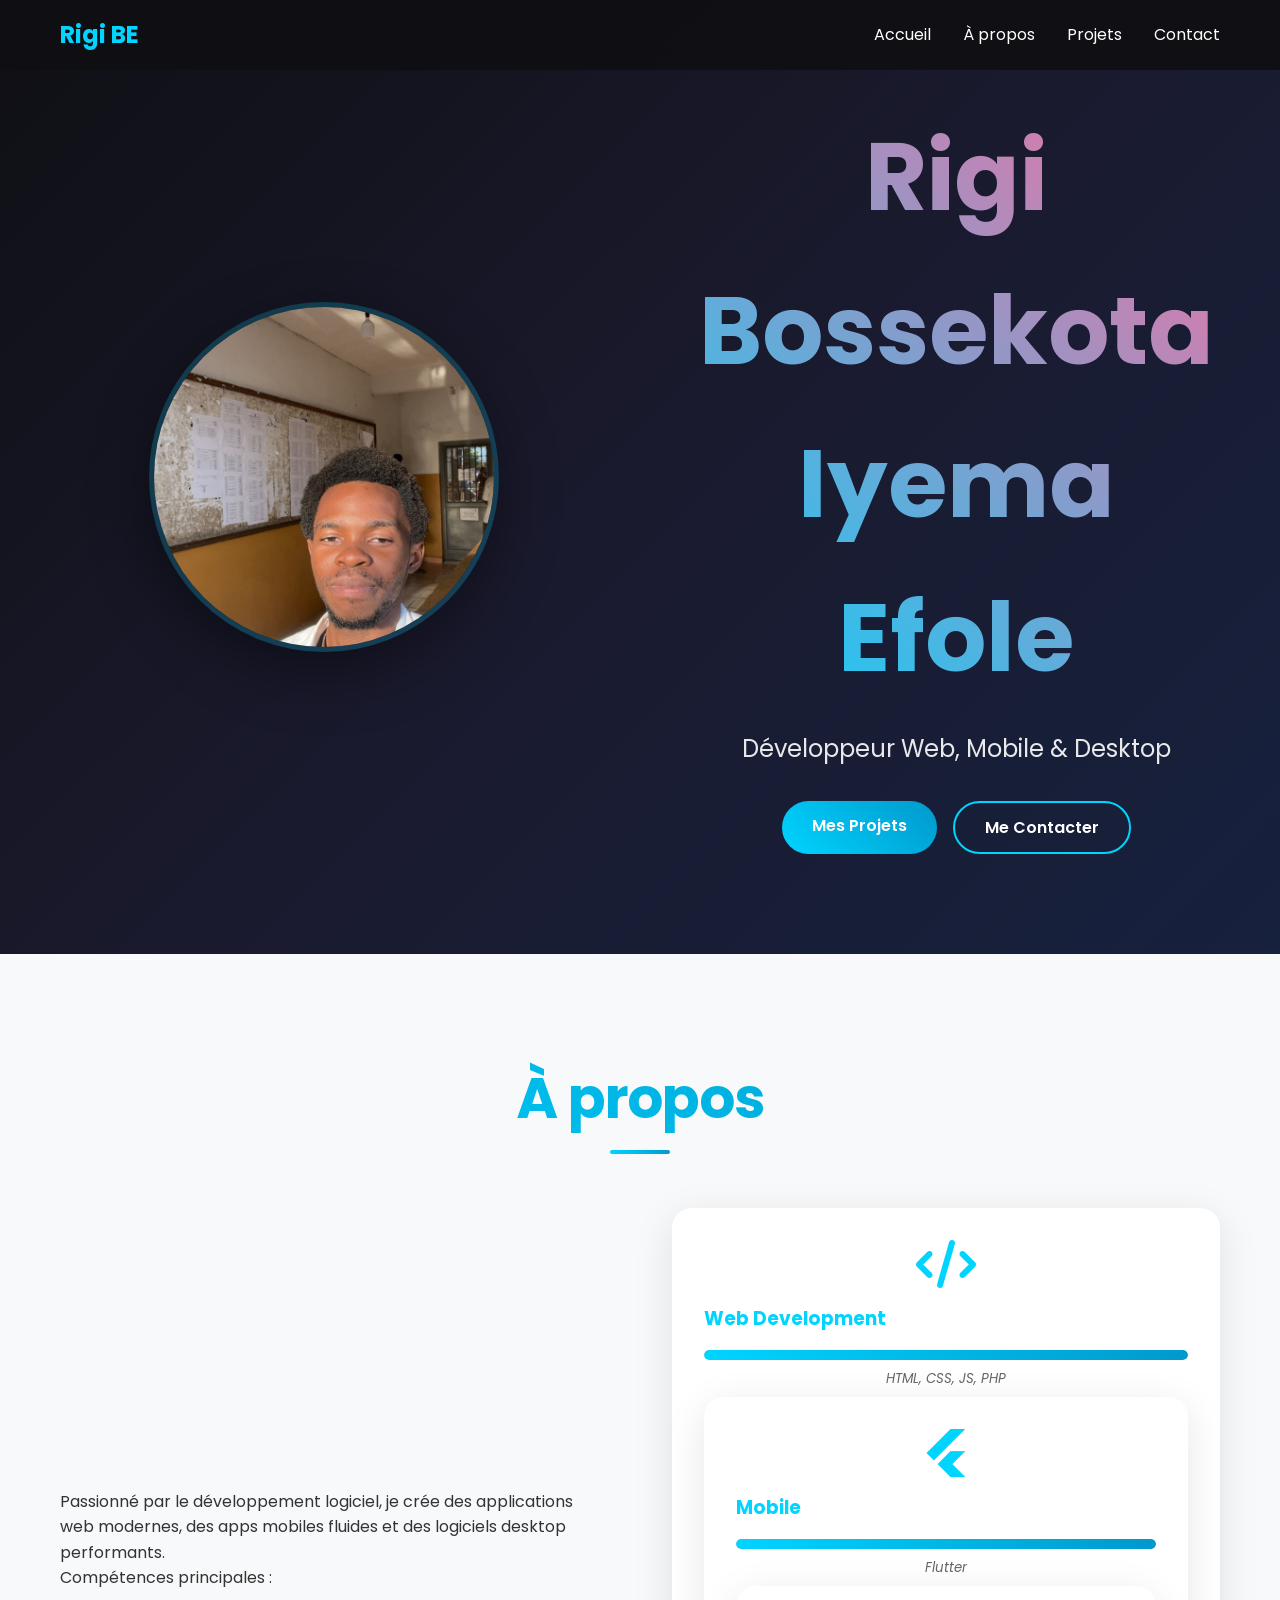
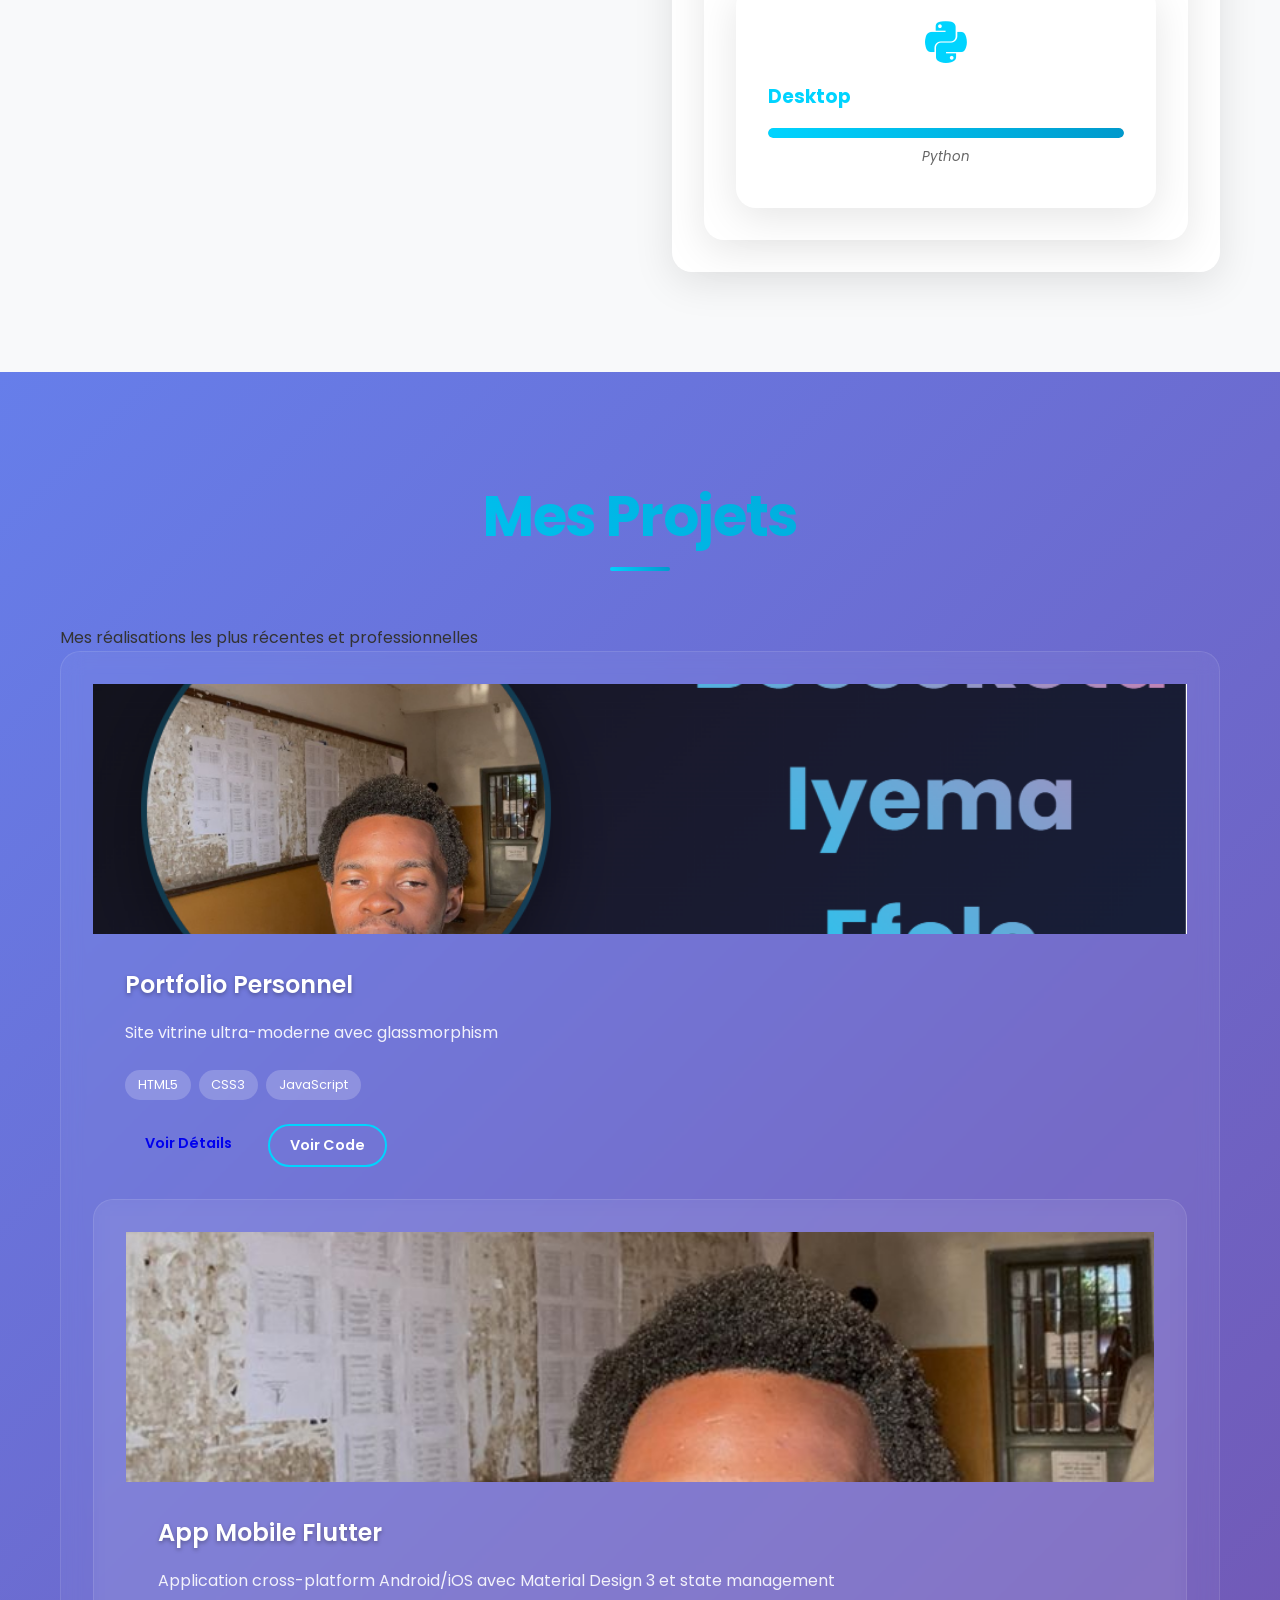
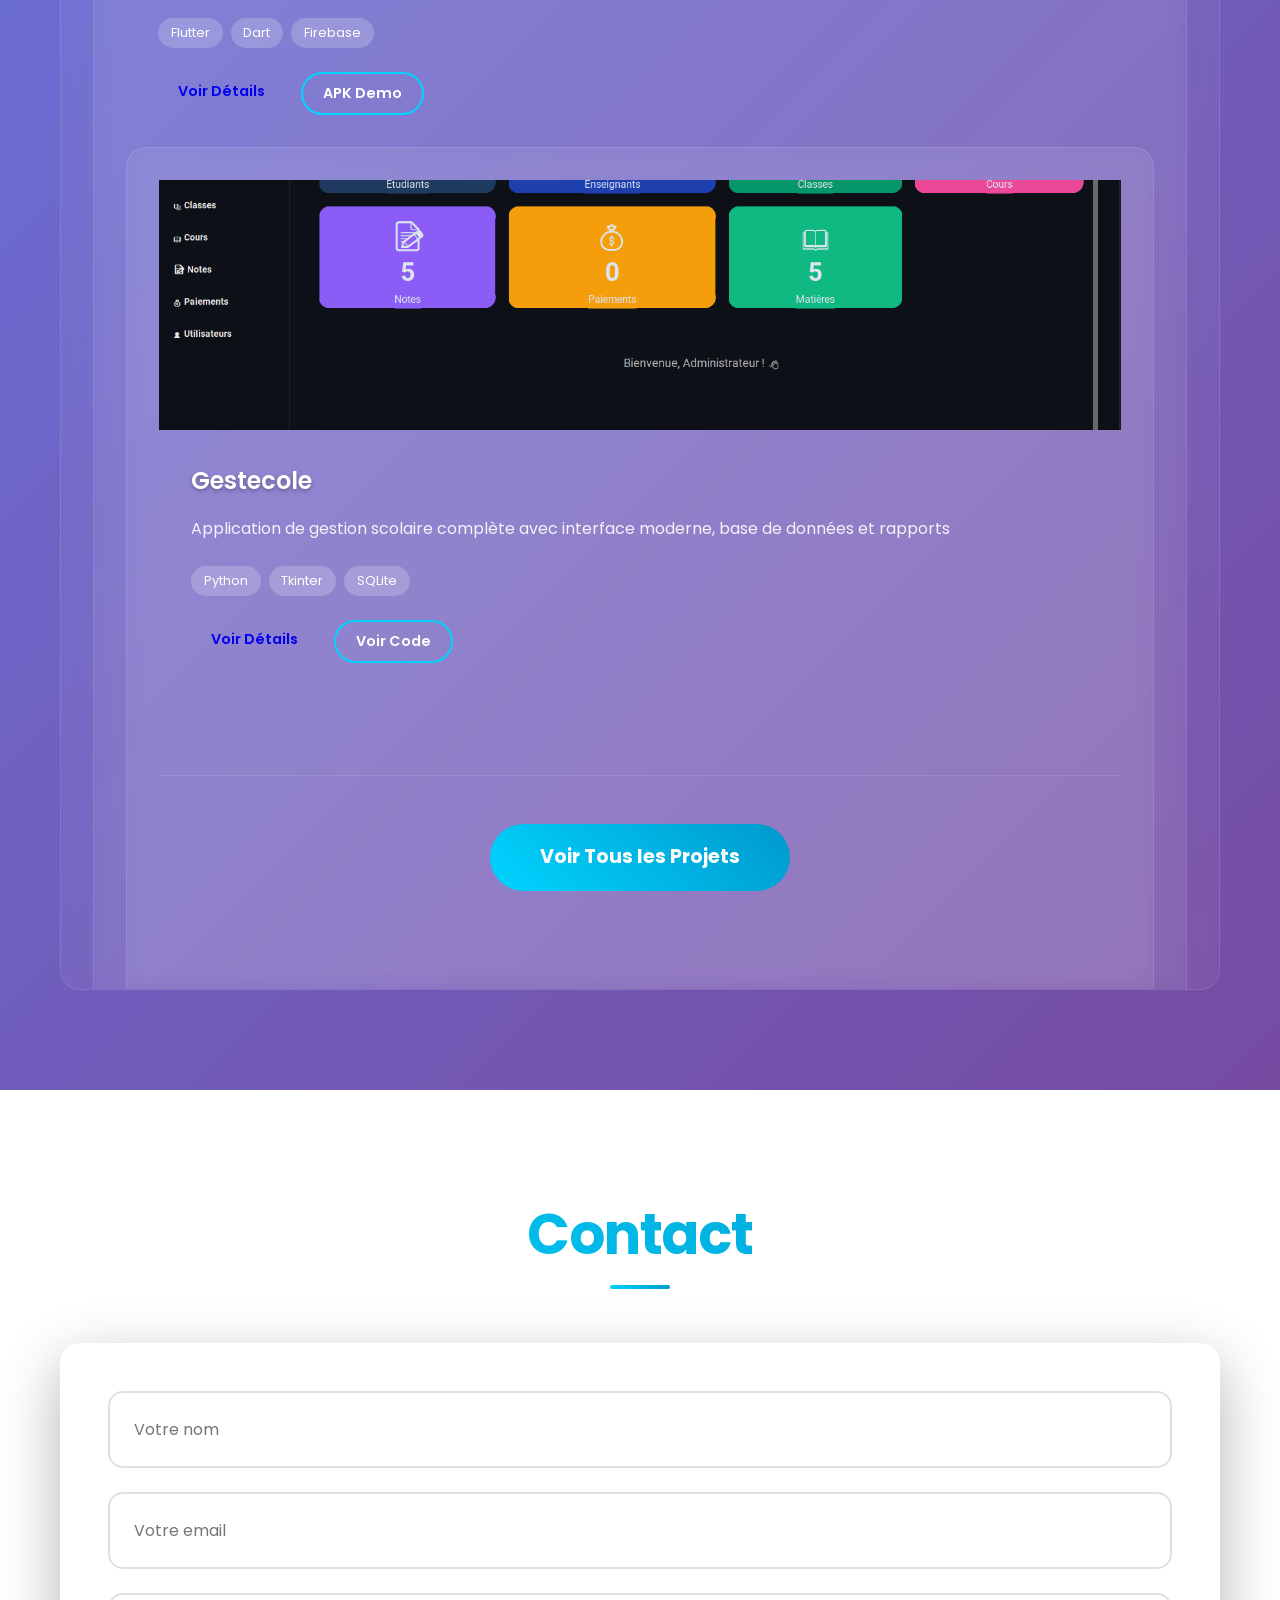
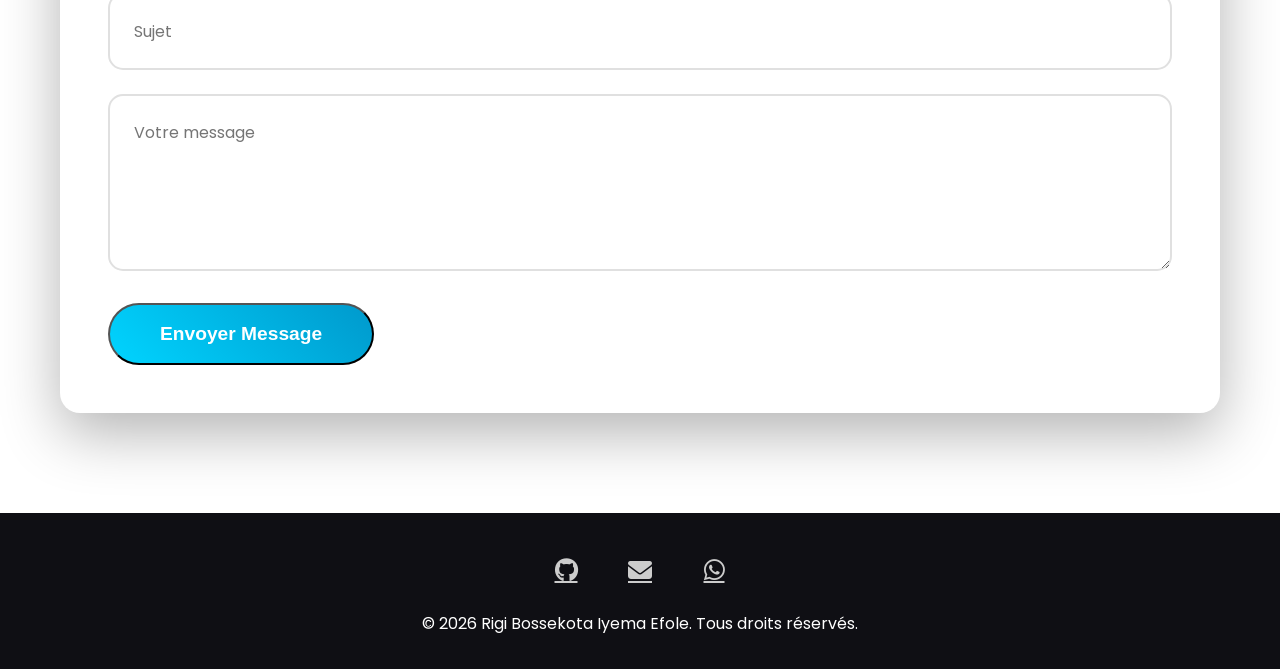
==== commit 3b8acfd7: "Ajout du projet Gestecole sur la page d'accueil" ====
--- a/index.html
+++ b/index.html
@@ -3,12 +3,12 @@
 <head>
     <meta charset="UTF-8">
     <meta name="viewport" content="width=device-width, initial-scale=1.0">
-<title>Portfolio - Rigi Bossekota Iyema Efole</title>
+    <title>Portfolio - Rigi Bossekota Iyema Efole</title>
     <link rel="stylesheet" href="https://cdnjs.cloudflare.com/ajax/libs/font-awesome/6.4.0/css/all.min.css" integrity="sha512-iecdLmaskl7CVkqkXNQ/ZH/XLlvWZOJyj7Yy7tcenmpD1ypASozpmT/E0iPtmFIB46ZmdtAc9eNBvH0H/ZpiBw==" crossorigin="anonymous" referrerpolicy="no-referrer" />
     <link href="https://unpkg.com/aos@2.3.1/dist/aos.css" rel="stylesheet">
     <link rel="stylesheet" href="https://cdnjs.cloudflare.com/ajax/libs/font-awesome/6.4.0/css/all.min.css">
     <link rel="stylesheet" href="https://unpkg.com/aos@next/dist/aos.css" />
-<link rel="stylesheet" href="style.css">
+    <link rel="stylesheet" href="style.css">
     <link href="https://fonts.googleapis.com/css2?family=Poppins:wght@300;400;600;700&display=swap" rel="stylesheet">
     <link rel="icon" href="data:image/svg+xml,%3Csvg xmlns='http://www.w3.org/2000/svg' viewBox='0 0 100 100'%3E%3Ctext y='.9em' font-size='90'%3E🌐%3C/text%3E%3C/svg%3E">
 </head>
@@ -19,7 +19,7 @@
             <div class="nav__logo">
                 <h2>Rigi BE</h2>
             </div>
-<ul class="nav__links">
+            <ul class="nav__links">
                 <li><a href="#home">Accueil</a></li>
                 <li><a href="#about">À propos</a></li>
                 <li><a href="pages/projets.html">Projets</a></li>
@@ -35,18 +35,17 @@
 
     <!-- Hero Section -->
     <section id="home" class="hero">
-<div class="hero__container" style="display: grid; grid-template-columns: 1fr 1fr; gap: 4rem; align-items: center; max-width: 1200px;">
+        <div class="hero__container" style="display: grid; grid-template-columns: 1fr 1fr; gap: 4rem; align-items: center; max-width: 1200px;">
             <div class="hero__photo">
                 <img src="assets/images/moi.jpeg" alt="Rigi Bossekota Iyema Efole" />
-                <!-- Votre photo: assets/images/moi.jpeg -->
             </div>
             <div>
                 <h1 class="hero__title">Rigi Bossekota Iyema Efole</h1>
-            <p class="hero__subtitle">Développeur Web, Mobile & Desktop</p>
-            <div class="hero__btns">
-                <a href="pages/projets.html" class="btn btn--primary">Mes Projets</a>
-                <a href="#contact" class="btn btn--secondary">Me Contacter</a>
-            </div>
+                <p class="hero__subtitle">Développeur Web, Mobile & Desktop</p>
+                <div class="hero__btns">
+                    <a href="pages/projets.html" class="btn btn--primary">Mes Projets</a>
+                    <a href="#contact" class="btn btn--secondary">Me Contacter</a>
+                </div>
         </div>
     </section>
 
@@ -54,45 +53,40 @@
     <section id="about" class="about">
         <div class="container">
             <h2 class="section__title">À propos</h2>
-<div class="about__content">
+            <div class="about__content">
                 <div class="about__text">
                     <p>Passionné par le développement logiciel, je crée des applications web modernes, des apps mobiles fluides et des logiciels desktop performants.</p>
                     <p>Compétences principales :</p>
                 </div>
-<div class="skills__grid">
-    <div class="skill" data-aos="fade-up">
-        <i class="fas fa-code skill__icon"></i>
-        <h3>Web Development</h3>
-        <div class="progress__container">
-            <div class="progress__bar">
-<div class="progress__fill" data-progress="100"></div>
-            </div>
-        </div>
-        <small>HTML, CSS, JS, PHP</small>
-    </div>
-    <div class="skill" data-aos="fade-up" data-aos-delay="100">
-        <i class="fab fa-flutter skill__icon"></i>
-        <h3>Mobile</h3>
-        <div class="progress__container">
-            <div class="progress__bar">
-<div class="progress__fill" data-progress="100"></div>
-            </div>
-        </div>
-        <small>Flutter</small>
-    </div>
-    <div class="skill" data-aos="fade-up" data-aos-delay="200">
-        <i class="fab fa-python skill__icon"></i>
-        <h3>Desktop</h3>
-        <div class="progress__container">
-            <div class="progress__bar">
-<div class="progress__fill" data-progress="100"></div>
-            </div>
-        </div>
-        <small>Python</small>
-    </div></div>
-</div>
-            </div>
-        </div>
+                <div class="skills__grid">
+                    <div class="skill" data-aos="fade-up">
+                        <i class="fas fa-code skill__icon"></i>
+                        <h3>Web Development</h3>
+                        <div class="progress__container">
+                            <div class="progress__bar">
+                                <div class="progress__fill" data-progress="100"></div>
+                        </div>
+                        <small>HTML, CSS, JS, PHP</small>
+                    </div>
+                    <div class="skill" data-aos="fade-up" data-aos-delay="100">
+                        <i class="fab fa-flutter skill__icon"></i>
+                        <h3>Mobile</h3>
+                        <div class="progress__container">
+                            <div class="progress__bar">
+                                <div class="progress__fill" data-progress="100"></div>
+                        </div>
+                        <small>Flutter</small>
+                    </div>
+                    <div class="skill" data-aos="fade-up" data-aos-delay="200">
+                        <i class="fab fa-python skill__icon"></i>
+                        <h3>Desktop</h3>
+                        <div class="progress__container">
+                            <div class="progress__bar">
+                                <div class="progress__fill" data-progress="100"></div>
+                        </div>
+                        <small>Python</small>
+                    </div>
+            </div>
     </section>
 
     <!-- Projects Section -->
@@ -103,6 +97,7 @@
                 <p class="section__subtitle">Mes réalisations les plus récentes et professionnelles</p>
             </div>
             <div class="projects__grid">
+                <!-- Portfolio Web -->
                 <div class="project__card" data-aos="fade-up" data-aos-delay="0">
                     <div class="project__img">
                         <img src="assets/images/portfolio/portfolio.png" alt="Portfolio Web" />
@@ -119,8 +114,9 @@
                             <a href="pages/projets.html#portfolio" class="btn btn--small">Voir Détails</a>
                             <a href="https://github.com/rigi-design/Portfolio-" target="_blank" class="btn btn--secondary btn--small">Voir Code</a>
                         </div>
-                    </div>
-                </div>
+                </div>
+
+                <!-- App Flutter -->
                 <div class="project__card" data-aos="fade-up" data-aos-delay="100">
                     <div class="project__img">
                         <img src="assets/images/moi.jpeg" alt="App Flutter" />
@@ -137,31 +133,29 @@
                             <a href="pages/projets.html#flutter" class="btn btn--small">Voir Détails</a>
                             <a href="#" class="btn btn--secondary btn--small">APK Demo</a>
                         </div>
-                    </div>
-                </div>
+                </div>
+
+                <!-- Gestecole -->
                 <div class="project__card" data-aos="fade-up" data-aos-delay="200">
                     <div class="project__img">
-                        <img src="assets/images/moi.jpeg" alt="Desktop Python" />
+                        <img src="assets/images/gestecole/gestecole.png" alt="Gestecole" />
                     </div>
                     <div class="project__content">
-                        <h3>Outil Desktop Python</h3>
-                        <p>Application desktop complète avec GUI Tkinter/PyQt et base de données SQLite</p>
+                        <h3>Gestecole</h3>
+                        <p>Application de gestion scolaire complète avec interface moderne, base de données et rapports</p>
                         <div class="tech-tags">
                             <span class="tech">Python</span>
                             <span class="tech">Tkinter</span>
                             <span class="tech">SQLite</span>
                         </div>
                         <div class="project__btns">
-                            <a href="pages/projets.html#python" class="btn btn--small">Voir Détails</a>
-                            <a href="#" class="btn btn--secondary btn--small">Download</a>
-                        </div>
-                    </div>
-                </div>
-            </div>
+                            <a href="pages/projets.html#gestecole" class="btn btn--small">Voir Détails</a>
+                            <a href="https://github.com/rigi-design/Gestecole" target="_blank" class="btn btn--secondary btn--small">Voir Code</a>
+                        </div>
+                </div>
             <div class="section-footer">
                 <a href="pages/projets.html" class="btn btn--primary btn--large">Voir Tous les Projets</a>
             </div>
-        </div>
     </section>
 
     <!-- Contact Section -->
@@ -179,7 +173,7 @@
                     <input type="text" id="subject" placeholder="Sujet">
                 </div>
                 <div class="form-group">
-
+                    <textarea id="message" placeholder="Votre message" rows="5" required></textarea>
                 </div>
                 <button type="submit" class="btn btn--primary btn--large">Envoyer Message</button>
             </form>
@@ -188,19 +182,21 @@
 
     <!-- Footer -->
     <footer class="footer">
-<div class="footer__social">
-        <a href="https://github.com/rigi-design" target="_blank" title="GitHub"><i class="fab fa-github"></i></a>
-
-        <a href="mailto:rigibossekota30@gmail.com" title="Email"><i class="fas fa-envelope"></i></a>
-        <a href="https://wa.me/2430994721979" target="_blank" title="WhatsApp"><i class="fab fa-whatsapp"></i></a>
-    </div>
-    <p>&copy; 2026 Rigi Bossekota Iyema Efole. Tous droits réservés.</p>
+        <div class="footer__social">
+            <a href="https://github.com/rigi-design" target="_blank" title="GitHub"><i class="fab fa-github"></i></a>
+            <a href="mailto:rigibossekota30@gmail.com" title="Email"><i class="fas fa-envelope"></i></a>
+            <a href="https://wa.me/2430994721979" target="_blank" title="WhatsApp"><i class="fab fa-whatsapp"></i></a>
+        </div>
+        <p>&copy; 2026 Rigi Bossekota Iyema Efole. Tous droits réservés.</p>
     </footer>
 
-<script src="https://unpkg.com/aos@next/dist/aos.js"></script>
-    <script>AOS.init({
-        duration: 1200,
-        once: true
-    });</script>
-
-
+    <script src="https://unpkg.com/aos@next/dist/aos.js"></script>
+    <script>
+        AOS.init({
+            duration: 1200,
+            once: true
+        });
+    </script>
+    <script src="js/script.js"></script>
+</body>
+</html>
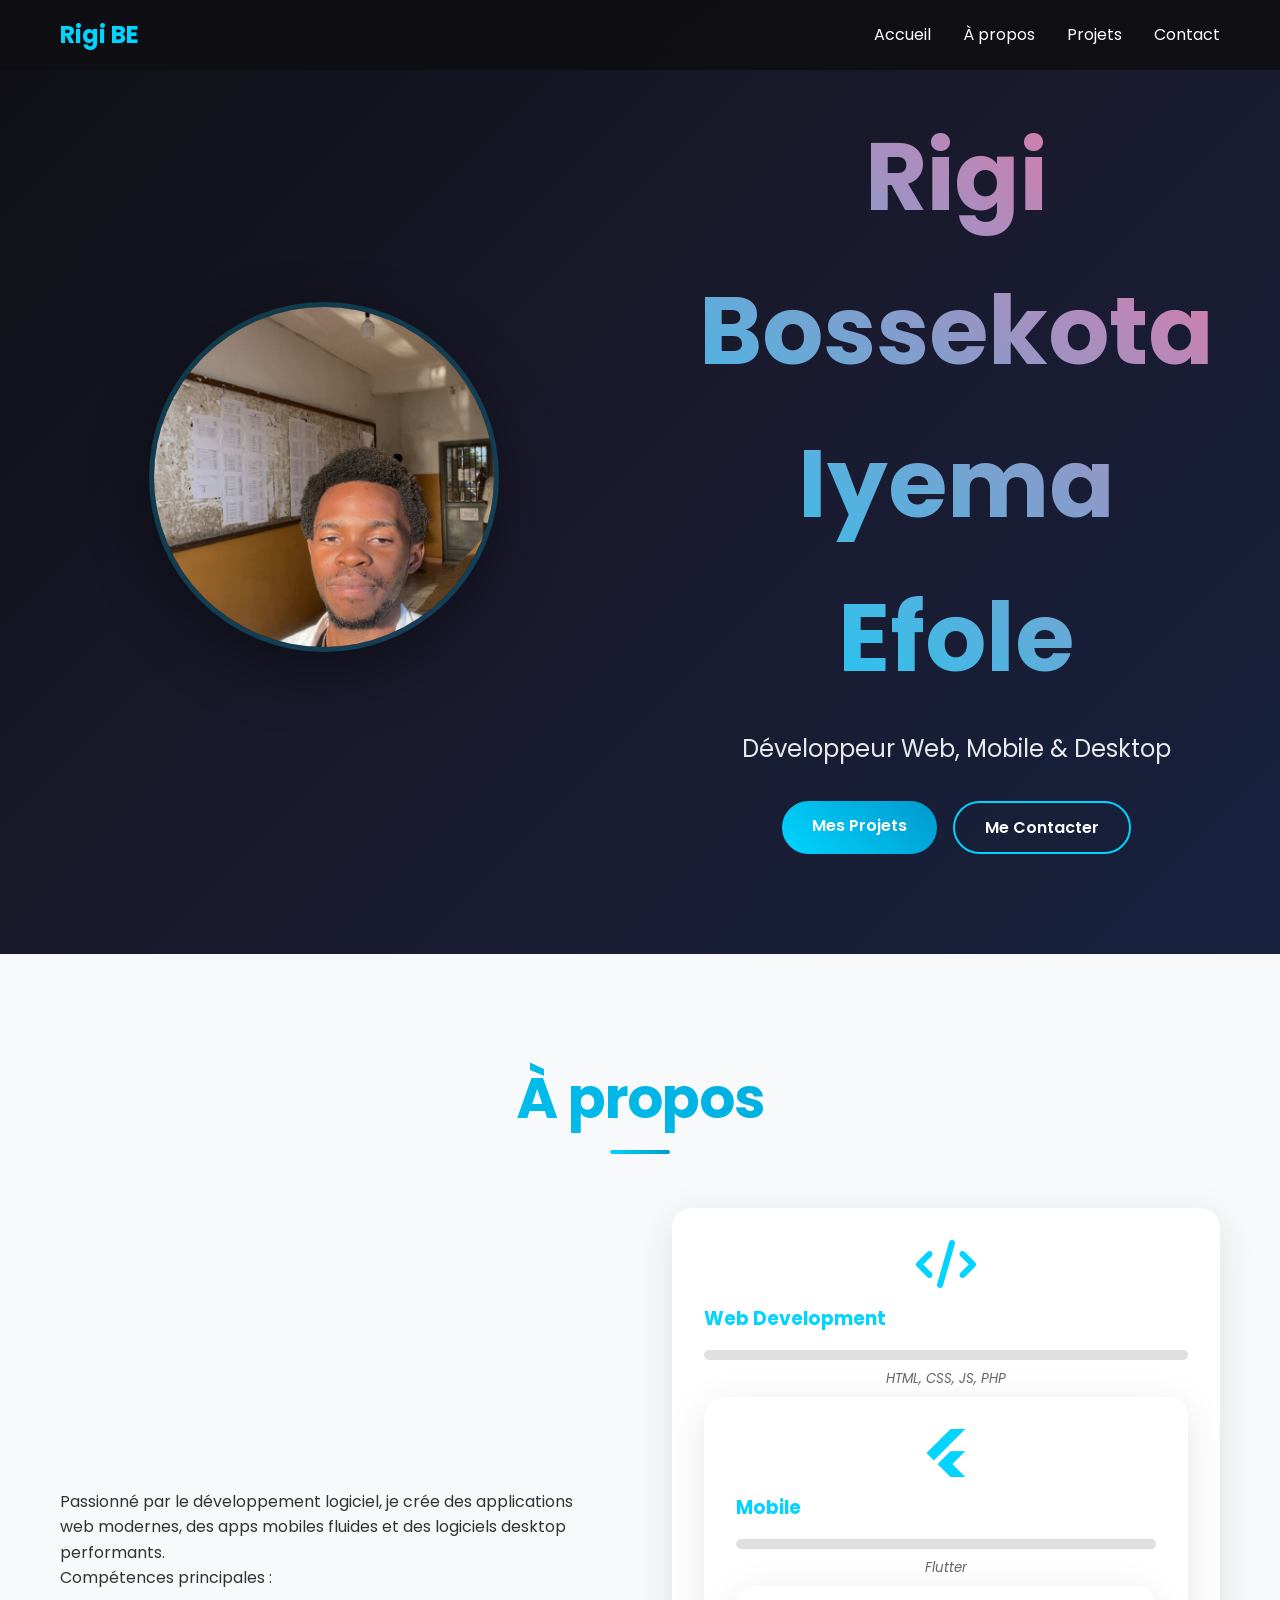
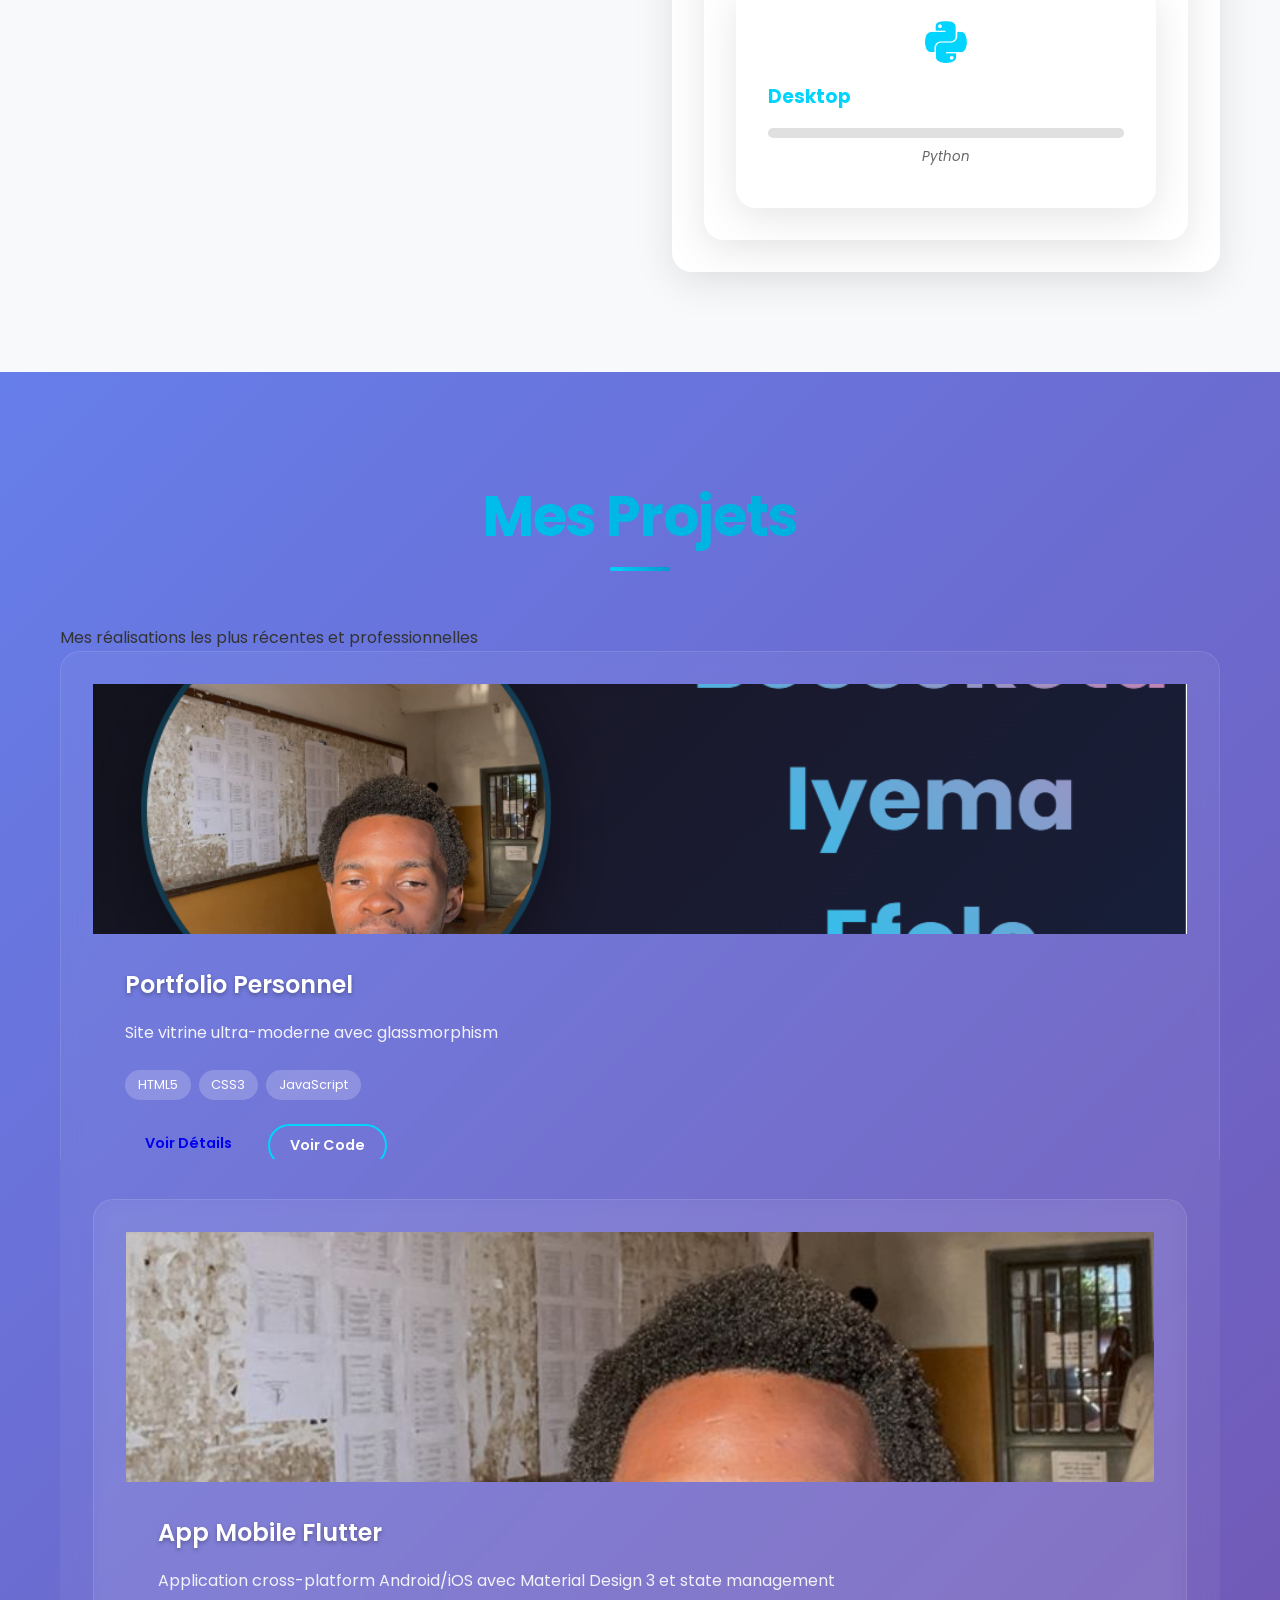
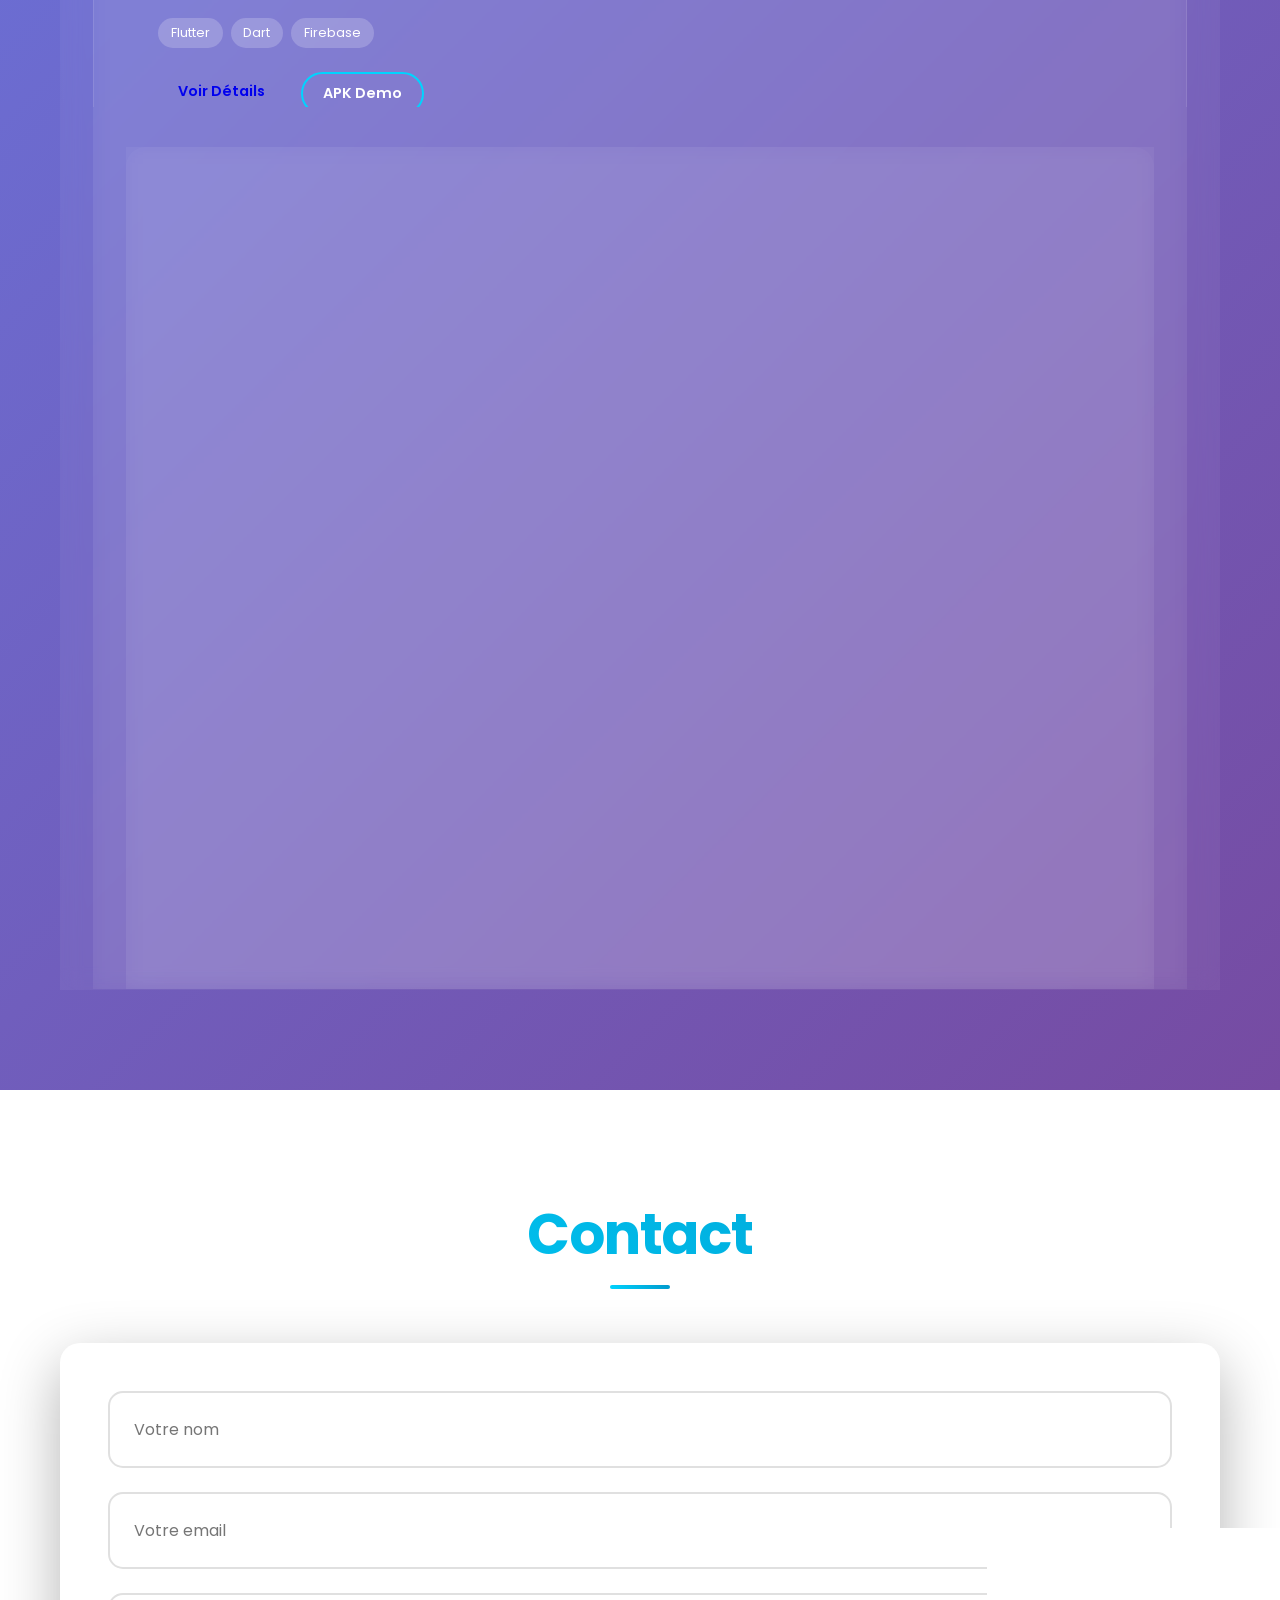
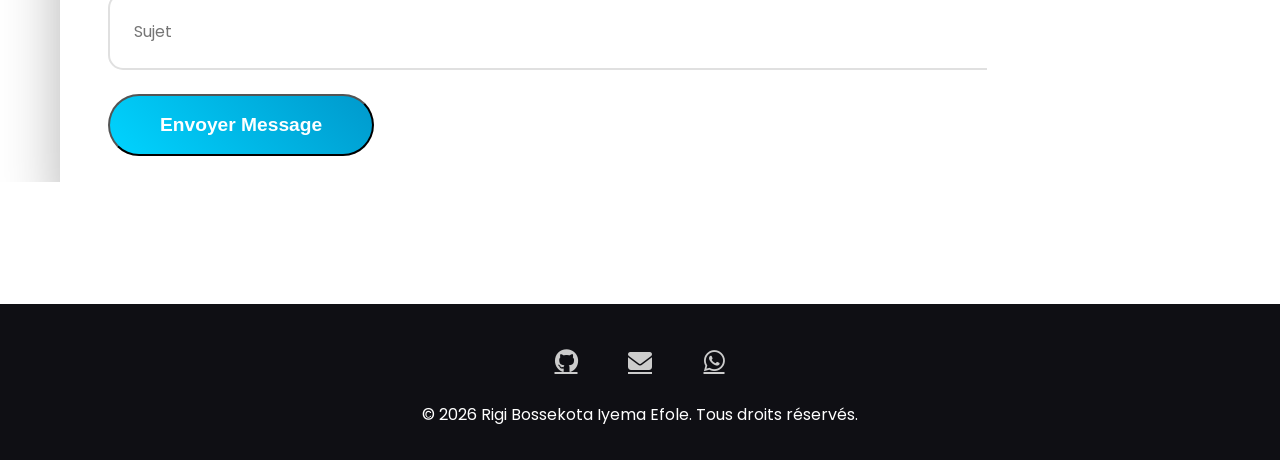
==== commit ef949196: "Ajout Gestecole sur index - conserve structure originale" ====
--- a/index.html
+++ b/index.html
@@ -3,12 +3,12 @@
 <head>
     <meta charset="UTF-8">
     <meta name="viewport" content="width=device-width, initial-scale=1.0">
-    <title>Portfolio - Rigi Bossekota Iyema Efole</title>
+<title>Portfolio - Rigi Bossekota Iyema Efole</title>
     <link rel="stylesheet" href="https://cdnjs.cloudflare.com/ajax/libs/font-awesome/6.4.0/css/all.min.css" integrity="sha512-iecdLmaskl7CVkqkXNQ/ZH/XLlvWZOJyj7Yy7tcenmpD1ypASozpmT/E0iPtmFIB46ZmdtAc9eNBvH0H/ZpiBw==" crossorigin="anonymous" referrerpolicy="no-referrer" />
     <link href="https://unpkg.com/aos@2.3.1/dist/aos.css" rel="stylesheet">
     <link rel="stylesheet" href="https://cdnjs.cloudflare.com/ajax/libs/font-awesome/6.4.0/css/all.min.css">
     <link rel="stylesheet" href="https://unpkg.com/aos@next/dist/aos.css" />
-    <link rel="stylesheet" href="style.css">
+<link rel="stylesheet" href="style.css">
     <link href="https://fonts.googleapis.com/css2?family=Poppins:wght@300;400;600;700&display=swap" rel="stylesheet">
     <link rel="icon" href="data:image/svg+xml,%3Csvg xmlns='http://www.w3.org/2000/svg' viewBox='0 0 100 100'%3E%3Ctext y='.9em' font-size='90'%3E🌐%3C/text%3E%3C/svg%3E">
 </head>
@@ -19,7 +19,7 @@
             <div class="nav__logo">
                 <h2>Rigi BE</h2>
             </div>
-            <ul class="nav__links">
+<ul class="nav__links">
                 <li><a href="#home">Accueil</a></li>
                 <li><a href="#about">À propos</a></li>
                 <li><a href="pages/projets.html">Projets</a></li>
@@ -35,58 +35,59 @@
 
     <!-- Hero Section -->
     <section id="home" class="hero">
-        <div class="hero__container" style="display: grid; grid-template-columns: 1fr 1fr; gap: 4rem; align-items: center; max-width: 1200px;">
+<div class="hero__container" style="display: grid; grid-template-columns: 1fr 1fr; gap: 4rem; align-items: center; max-width: 1200px;">
             <div class="hero__photo">
                 <img src="assets/images/moi.jpeg" alt="Rigi Bossekota Iyema Efole" />
+                <!-- Votre photo: assets/images/moi.jpeg -->
             </div>
             <div>
                 <h1 class="hero__title">Rigi Bossekota Iyema Efole</h1>
-                <p class="hero__subtitle">Développeur Web, Mobile & Desktop</p>
-                <div class="hero__btns">
-                    <a href="pages/projets.html" class="btn btn--primary">Mes Projets</a>
-                    <a href="#contact" class="btn btn--secondary">Me Contacter</a>
-                </div>
-        </div>
+            <p class="hero__subtitle">Développeur Web, Mobile & Desktop</p>
+            <div class="hero__btns">
+                <a href="pages/projets.html" class="btn btn--primary">Mes Projets</a>
+                <a href="#contact" class="btn btn--secondary">Me Contacter</a>
+            </div>
     </section>
 
     <!-- About Section -->
     <section id="about" class="about">
         <div class="container">
             <h2 class="section__title">À propos</h2>
-            <div class="about__content">
+<div class="about__content">
                 <div class="about__text">
                     <p>Passionné par le développement logiciel, je crée des applications web modernes, des apps mobiles fluides et des logiciels desktop performants.</p>
                     <p>Compétences principales :</p>
                 </div>
-                <div class="skills__grid">
-                    <div class="skill" data-aos="fade-up">
-                        <i class="fas fa-code skill__icon"></i>
-                        <h3>Web Development</h3>
-                        <div class="progress__container">
-                            <div class="progress__bar">
-                                <div class="progress__fill" data-progress="100"></div>
-                        </div>
-                        <small>HTML, CSS, JS, PHP</small>
-                    </div>
-                    <div class="skill" data-aos="fade-up" data-aos-delay="100">
-                        <i class="fab fa-flutter skill__icon"></i>
-                        <h3>Mobile</h3>
-                        <div class="progress__container">
-                            <div class="progress__bar">
-                                <div class="progress__fill" data-progress="100"></div>
-                        </div>
-                        <small>Flutter</small>
-                    </div>
-                    <div class="skill" data-aos="fade-up" data-aos-delay="200">
-                        <i class="fab fa-python skill__icon"></i>
-                        <h3>Desktop</h3>
-                        <div class="progress__container">
-                            <div class="progress__bar">
-                                <div class="progress__fill" data-progress="100"></div>
-                        </div>
-                        <small>Python</small>
-                    </div>
-            </div>
+<div class="skills__grid">
+    <div class="skill" data-aos="fade-up">
+        <i class="fas fa-code skill__icon"></i>
+        <h3>Web Development</h3>
+        <div class="progress__container">
+            <div class="progress__bar">
+<div class="progress__fill" data-progress="100"></div>
+        </div>
+        <small>HTML, CSS, JS, PHP</small>
+    </div>
+    <div class="skill" data-aos="fade-up" data-aos-delay="100">
+        <i class="fab fa-flutter skill__icon"></i>
+        <h3>Mobile</h3>
+        <div class="progress__container">
+            <div class="progress__bar">
+<div class="progress__fill" data-progress="100"></div>
+        </div>
+        <small>Flutter</small>
+    </div>
+    <div class="skill" data-aos="fade-up" data-aos-delay="200">
+        <i class="fab fa-python skill__icon"></i>
+        <h3>Desktop</h3>
+        <div class="progress__container">
+            <div class="progress__bar">
+<div class="progress__fill" data-progress="100"></div>
+        </div>
+        <small>Python</small>
+    </div>
+</div>
+        </div>
     </section>
 
     <!-- Projects Section -->
@@ -97,7 +98,6 @@
                 <p class="section__subtitle">Mes réalisations les plus récentes et professionnelles</p>
             </div>
             <div class="projects__grid">
-                <!-- Portfolio Web -->
                 <div class="project__card" data-aos="fade-up" data-aos-delay="0">
                     <div class="project__img">
                         <img src="assets/images/portfolio/portfolio.png" alt="Portfolio Web" />
@@ -115,8 +115,6 @@
                             <a href="https://github.com/rigi-design/Portfolio-" target="_blank" class="btn btn--secondary btn--small">Voir Code</a>
                         </div>
                 </div>
-
-                <!-- App Flutter -->
                 <div class="project__card" data-aos="fade-up" data-aos-delay="100">
                     <div class="project__img">
                         <img src="assets/images/moi.jpeg" alt="App Flutter" />
@@ -134,8 +132,6 @@
                             <a href="#" class="btn btn--secondary btn--small">APK Demo</a>
                         </div>
                 </div>
-
-                <!-- Gestecole -->
                 <div class="project__card" data-aos="fade-up" data-aos-delay="200">
                     <div class="project__img">
                         <img src="assets/images/gestecole/gestecole.png" alt="Gestecole" />
@@ -173,7 +169,7 @@
                     <input type="text" id="subject" placeholder="Sujet">
                 </div>
                 <div class="form-group">
-                    <textarea id="message" placeholder="Votre message" rows="5" required></textarea>
+
                 </div>
                 <button type="submit" class="btn btn--primary btn--large">Envoyer Message</button>
             </form>
@@ -182,21 +178,17 @@
 
     <!-- Footer -->
     <footer class="footer">
-        <div class="footer__social">
-            <a href="https://github.com/rigi-design" target="_blank" title="GitHub"><i class="fab fa-github"></i></a>
-            <a href="mailto:rigibossekota30@gmail.com" title="Email"><i class="fas fa-envelope"></i></a>
-            <a href="https://wa.me/2430994721979" target="_blank" title="WhatsApp"><i class="fab fa-whatsapp"></i></a>
-        </div>
-        <p>&copy; 2026 Rigi Bossekota Iyema Efole. Tous droits réservés.</p>
+<div class="footer__social">
+        <a href="https://github.com/rigi-design" target="_blank" title="GitHub"><i class="fab fa-github"></i></a>
+
+        <a href="mailto:rigibossekota30@gmail.com" title="Email"><i class="fas fa-envelope"></i></a>
+        <a href="https://wa.me/2430994721979" target="_blank" title="WhatsApp"><i class="fab fa-whatsapp"></i></a>
+    </div>
+    <p>&copy; 2026 Rigi Bossekota Iyema Efole. Tous droits réservés.</p>
     </footer>
 
-    <script src="https://unpkg.com/aos@next/dist/aos.js"></script>
-    <script>
-        AOS.init({
-            duration: 1200,
-            once: true
-        });
-    </script>
-    <script src="js/script.js"></script>
-</body>
-</html>
+<script src="https://unpkg.com/aos@next/dist/aos.js"></script>
+    <script>AOS.init({
+        duration: 1200,
+        once: true
+    });</script>
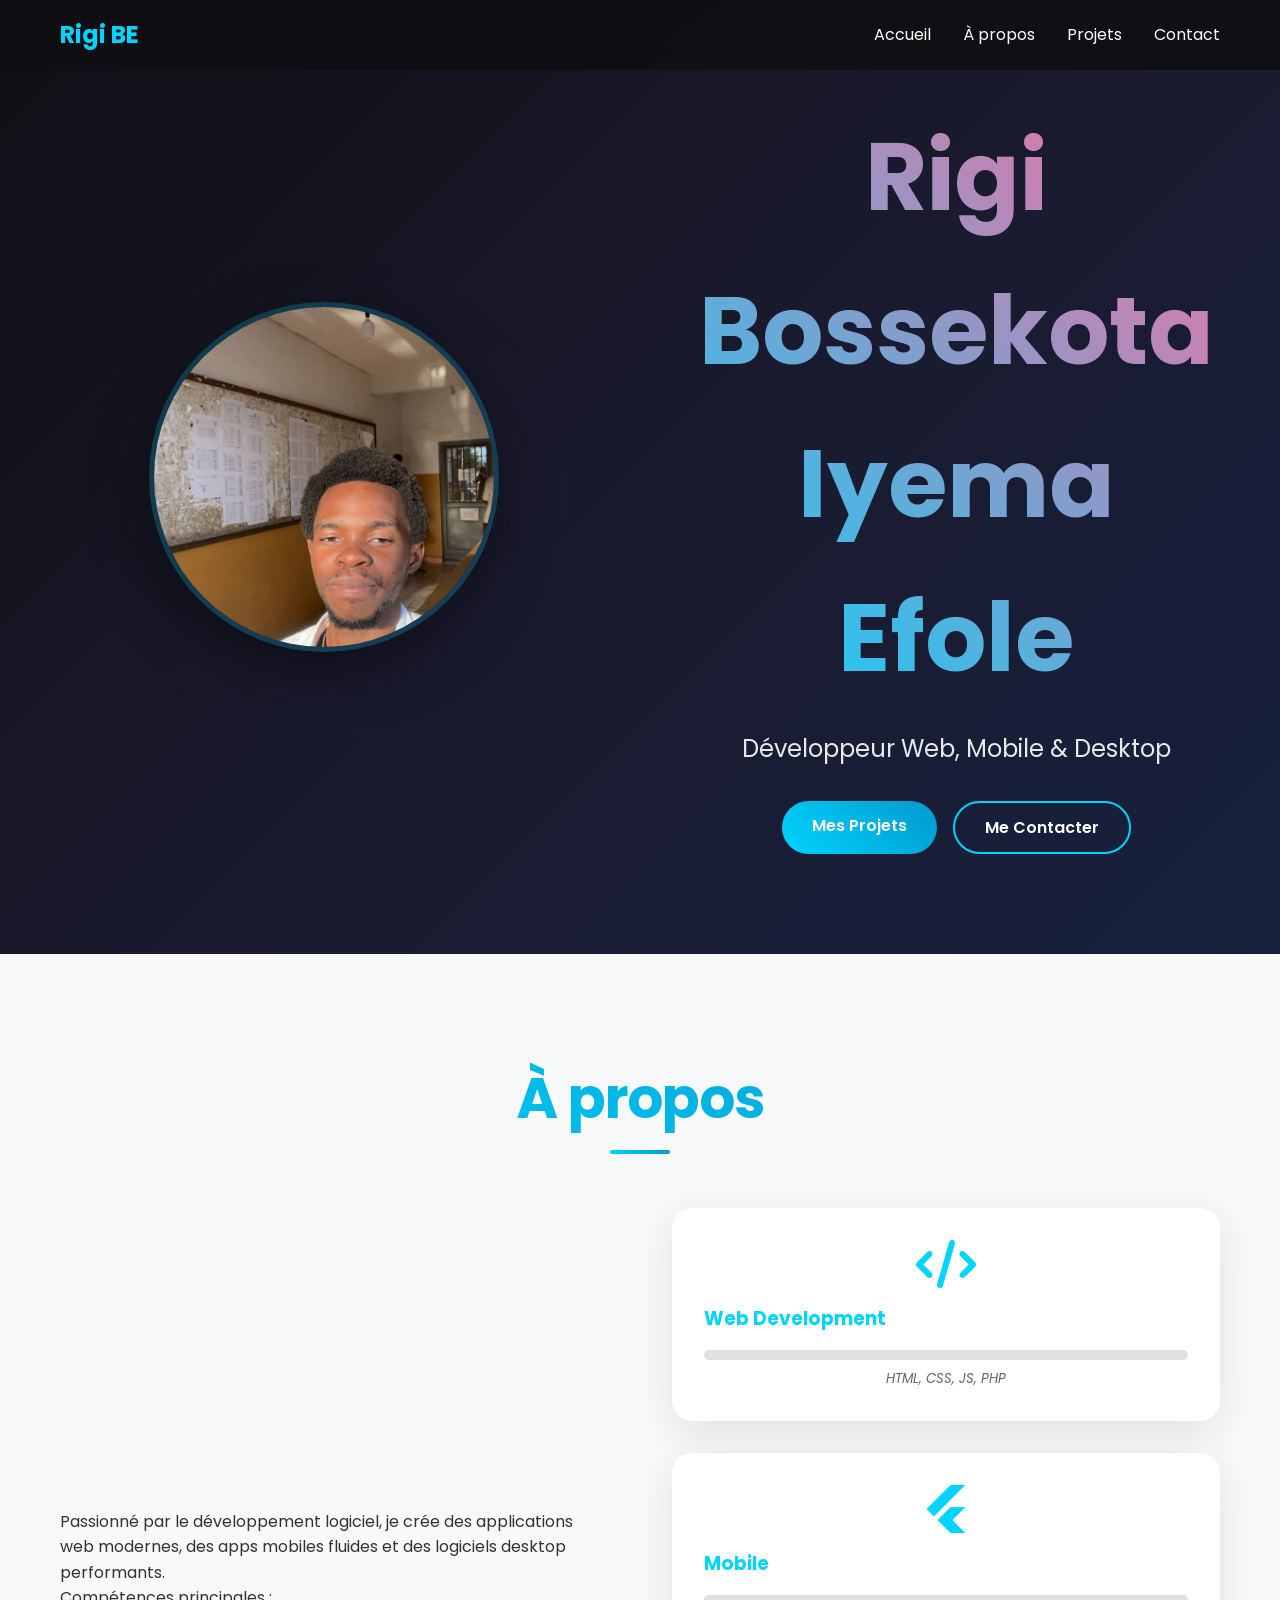
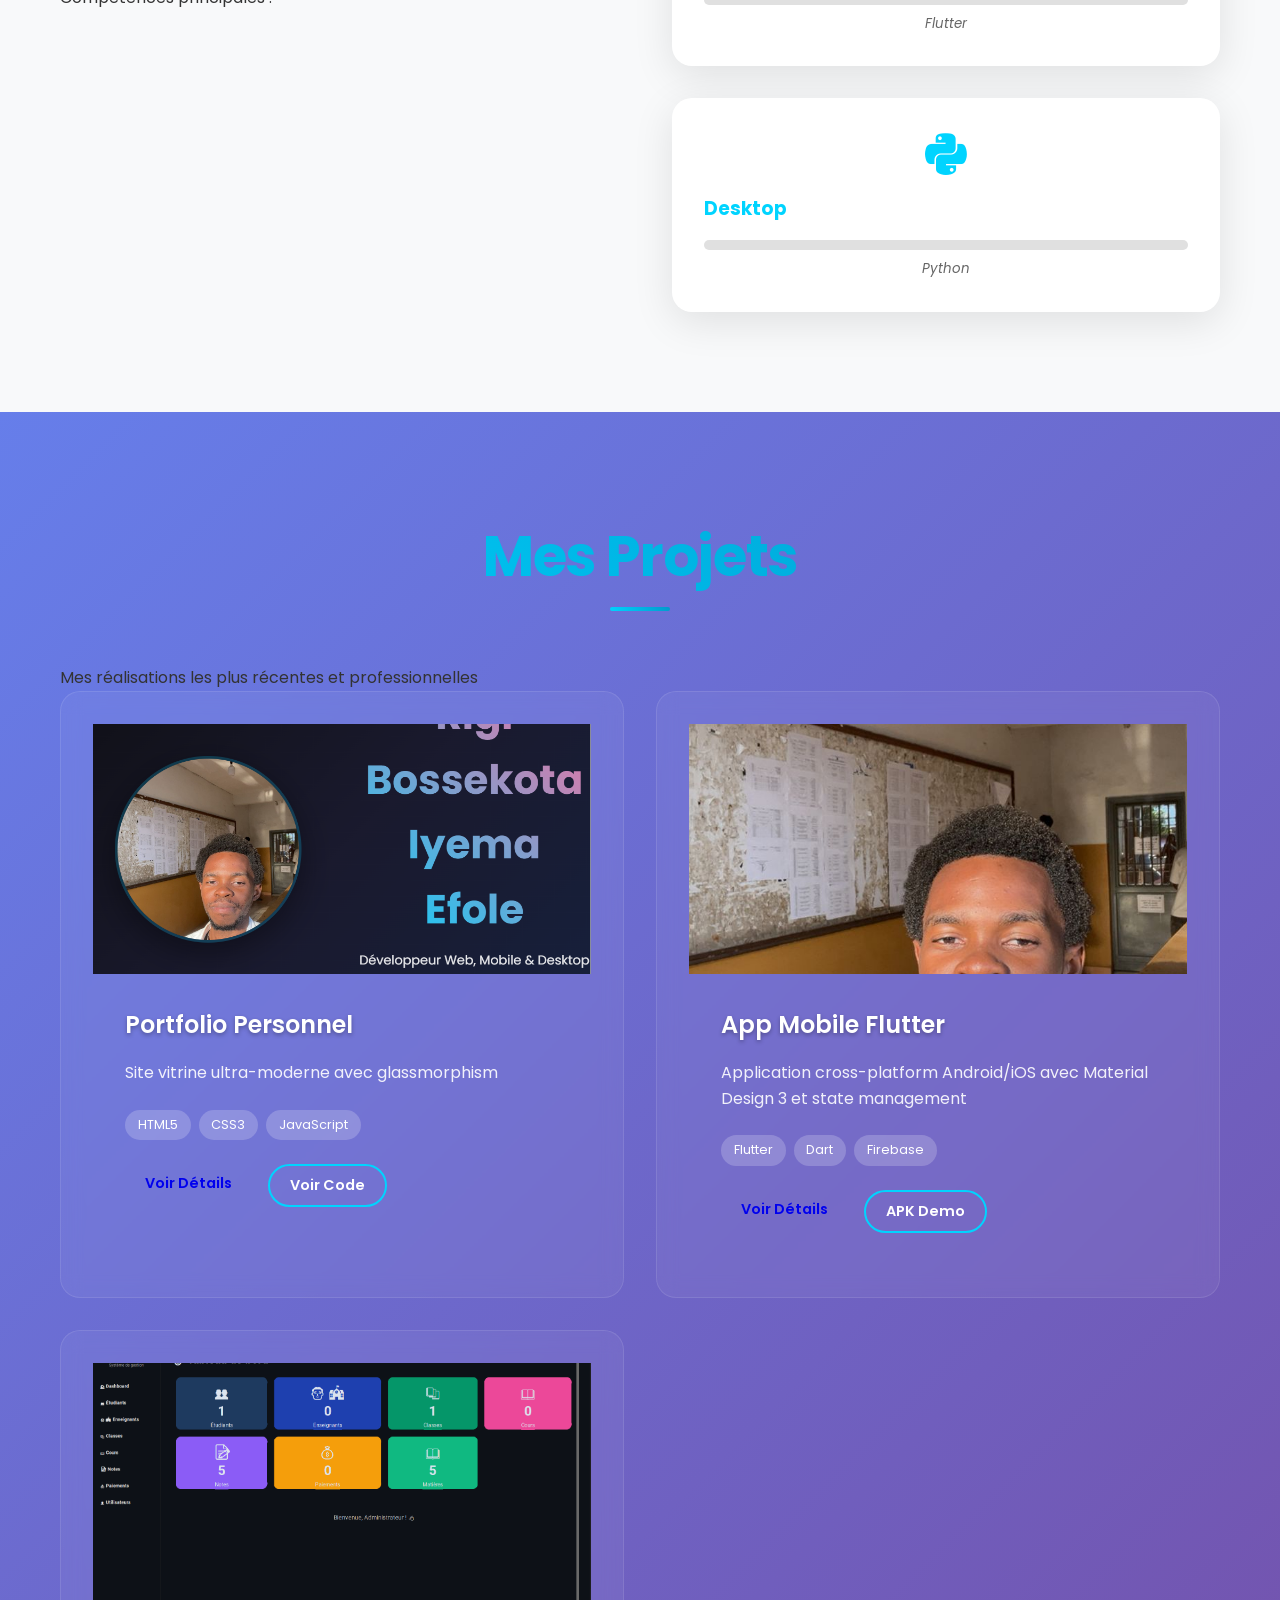
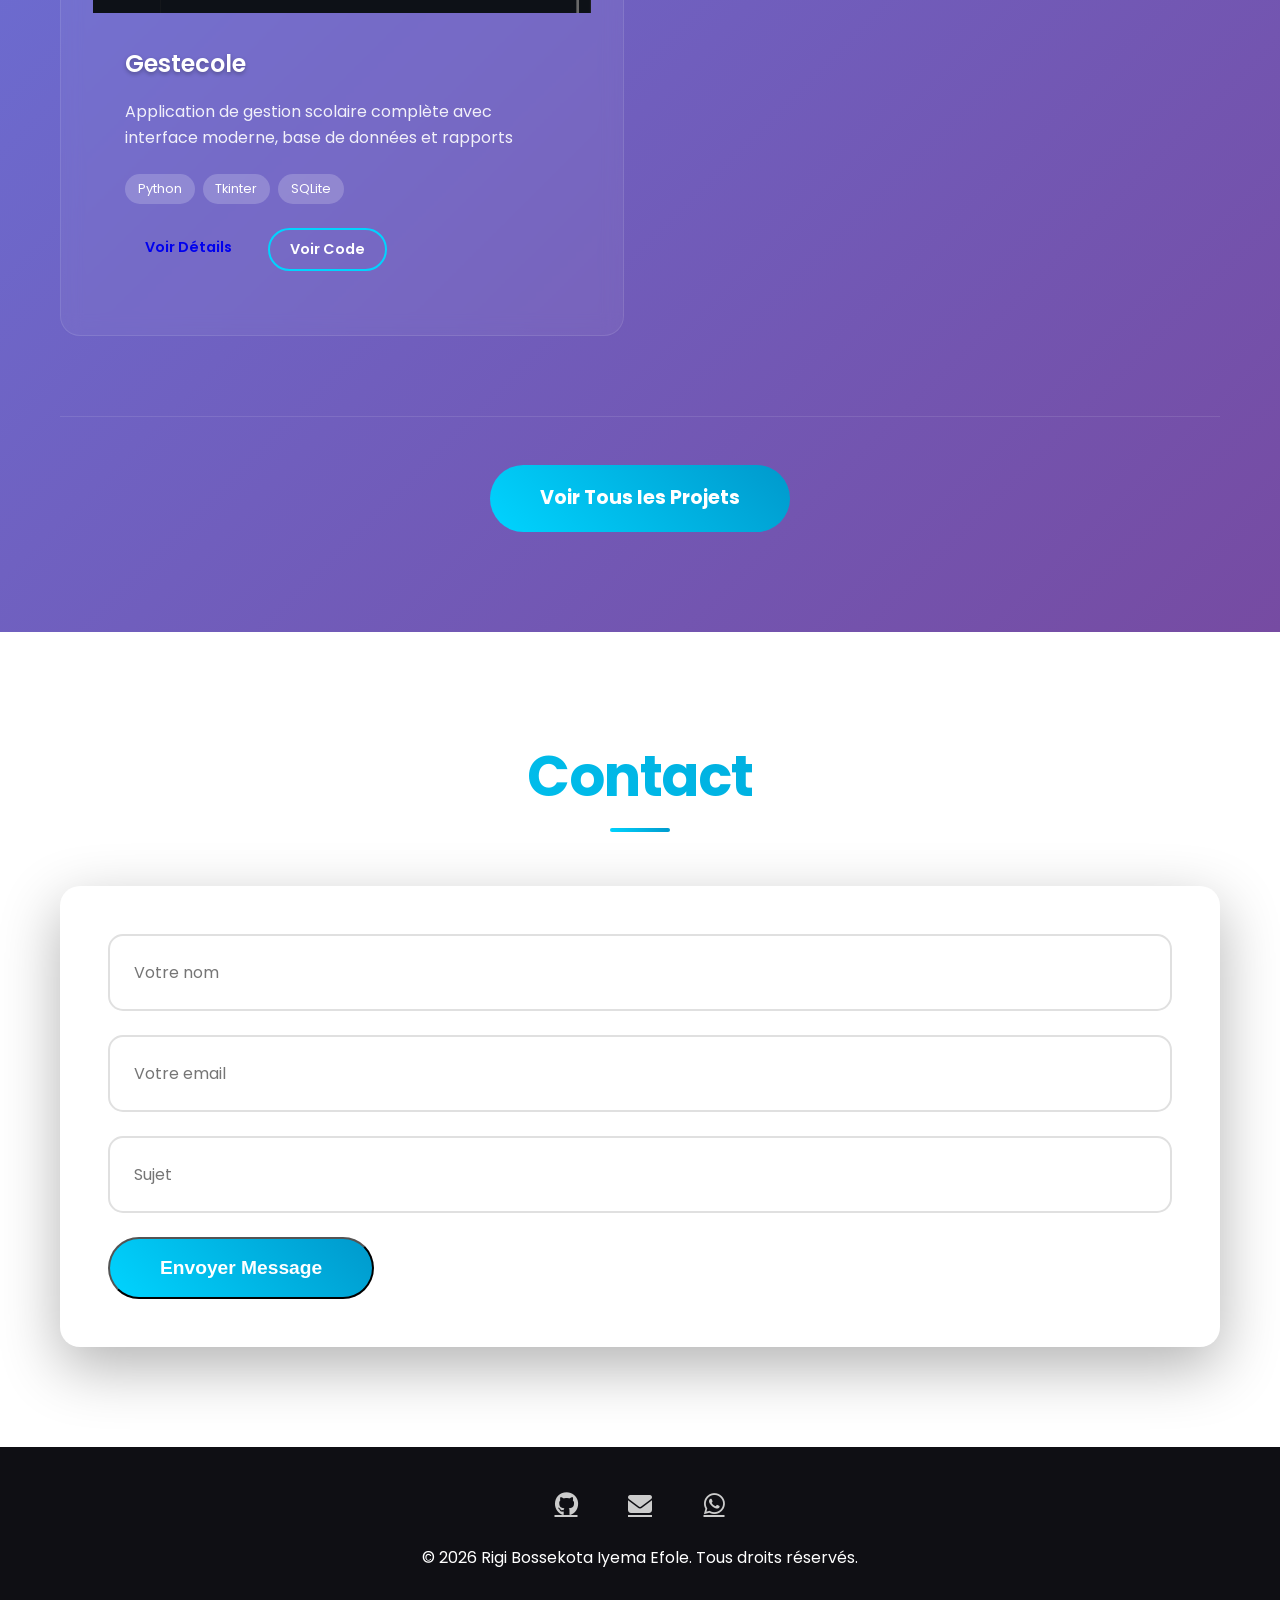
==== commit 38f8a079: "Mise à jour du projet Gestecole - description et liens" ====
--- a/index.html
+++ b/index.html
@@ -47,48 +47,77 @@
                 <a href="pages/projets.html" class="btn btn--primary">Mes Projets</a>
                 <a href="#contact" class="btn btn--secondary">Me Contacter</a>
             </div>
-    </section>
-
-    <!-- About Section -->
-    <section id="about" class="about">
-        <div class="container">
-            <h2 class="section__title">À propos</h2>
-<div class="about__content">
-                <div class="about__text">
-                    <p>Passionné par le développement logiciel, je crée des applications web modernes, des apps mobiles fluides et des logiciels desktop performants.</p>
-                    <p>Compétences principales :</p>
-                </div>
-<div class="skills__grid">
-    <div class="skill" data-aos="fade-up">
-        <i class="fas fa-code skill__icon"></i>
-        <h3>Web Development</h3>
-        <div class="progress__container">
-            <div class="progress__bar">
-<div class="progress__fill" data-progress="100"></div>
-        </div>
-        <small>HTML, CSS, JS, PHP</small>
-    </div>
-    <div class="skill" data-aos="fade-up" data-aos-delay="100">
-        <i class="fab fa-flutter skill__icon"></i>
-        <h3>Mobile</h3>
-        <div class="progress__container">
-            <div class="progress__bar">
-<div class="progress__fill" data-progress="100"></div>
-        </div>
-        <small>Flutter</small>
-    </div>
-    <div class="skill" data-aos="fade-up" data-aos-delay="200">
-        <i class="fab fa-python skill__icon"></i>
-        <h3>Desktop</h3>
-        <div class="progress__container">
-            <div class="progress__bar">
-<div class="progress__fill" data-progress="100"></div>
-        </div>
-        <small>Python</small>
-    </div>
-</div>
         </div>
     </section>
+
+    <!-- About Section -->
+<section id="about" class="about">
+    <div class="container">
+
+        <h2 class="section__title">À propos</h2>
+
+        <div class="about__content">
+
+            <!-- Texte -->
+            <div class="about__text">
+                <p>
+                    Passionné par le développement logiciel, je crée des applications web modernes,
+                    des apps mobiles fluides et des logiciels desktop performants.
+                </p>
+                <p>Compétences principales :</p>
+            </div>
+
+            <!-- Skills Grid -->
+            <div class="skills__grid">
+
+                <!-- Skill 1 -->
+                <div class="skill" data-aos="fade-up">
+                    <i class="fas fa-code skill__icon"></i>
+                    <h3>Web Development</h3>
+
+                    <div class="progress__container">
+                        <div class="progress__bar">
+                            <div class="progress__fill" data-progress="100"></div>
+                        </div>
+                    </div>
+
+                    <small>HTML, CSS, JS, PHP</small>
+                </div>
+
+                <!-- Skill 2 -->
+                <div class="skill" data-aos="fade-up" data-aos-delay="100">
+                    <i class="fab fa-flutter skill__icon"></i>
+                    <h3>Mobile</h3>
+
+                    <div class="progress__container">
+                        <div class="progress__bar">
+                            <div class="progress__fill" data-progress="100"></div>
+                        </div>
+                    </div>
+
+                    <small>Flutter</small>
+                </div>
+
+                <!-- Skill 3 -->
+                <div class="skill" data-aos="fade-up" data-aos-delay="200">
+                    <i class="fab fa-python skill__icon"></i>
+                    <h3>Desktop</h3>
+
+                    <div class="progress__container">
+                        <div class="progress__bar">
+                            <div class="progress__fill" data-progress="100"></div>
+                        </div>
+                    </div>
+
+                    <small>Python</small>
+                </div>
+
+            </div> <!-- END skills__grid -->
+
+        </div> <!-- END about__content -->
+
+    </div> <!-- END container -->
+</section>
 
     <!-- Projects Section -->
     <section id="projects-preview" class="projects-preview">
@@ -114,6 +143,7 @@
                             <a href="pages/projets.html#portfolio" class="btn btn--small">Voir Détails</a>
                             <a href="https://github.com/rigi-design/Portfolio-" target="_blank" class="btn btn--secondary btn--small">Voir Code</a>
                         </div>
+                    </div>
                 </div>
                 <div class="project__card" data-aos="fade-up" data-aos-delay="100">
                     <div class="project__img">
@@ -131,6 +161,7 @@
                             <a href="pages/projets.html#flutter" class="btn btn--small">Voir Détails</a>
                             <a href="#" class="btn btn--secondary btn--small">APK Demo</a>
                         </div>
+                    </div>
                 </div>
                 <div class="project__card" data-aos="fade-up" data-aos-delay="200">
                     <div class="project__img">
@@ -148,10 +179,13 @@
                             <a href="pages/projets.html#gestecole" class="btn btn--small">Voir Détails</a>
                             <a href="https://github.com/rigi-design/Gestecole" target="_blank" class="btn btn--secondary btn--small">Voir Code</a>
                         </div>
-                </div>
+                    </div>
+                </div>
+            </div>
             <div class="section-footer">
                 <a href="pages/projets.html" class="btn btn--primary btn--large">Voir Tous les Projets</a>
             </div>
+        </div>
     </section>
 
     <!-- Contact Section -->
@@ -192,3 +226,5 @@
         duration: 1200,
         once: true
     });</script>
+
+
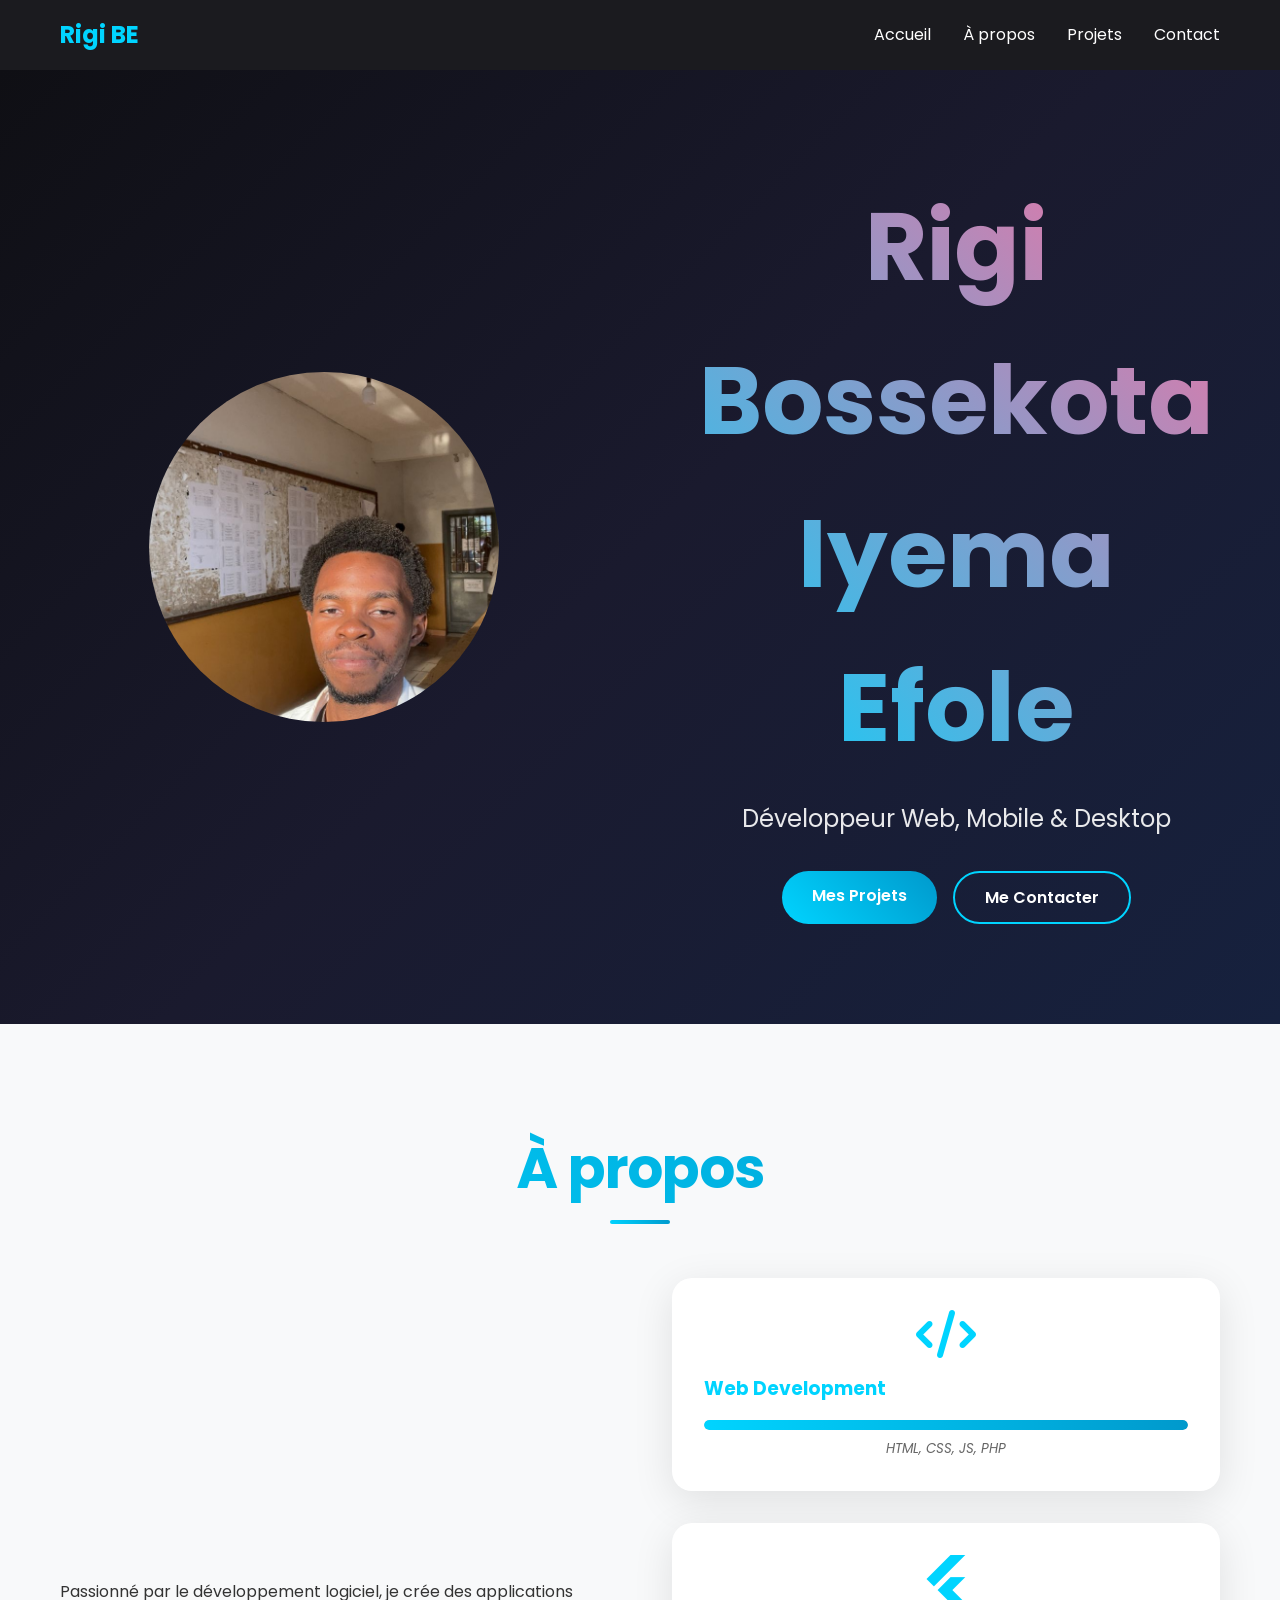
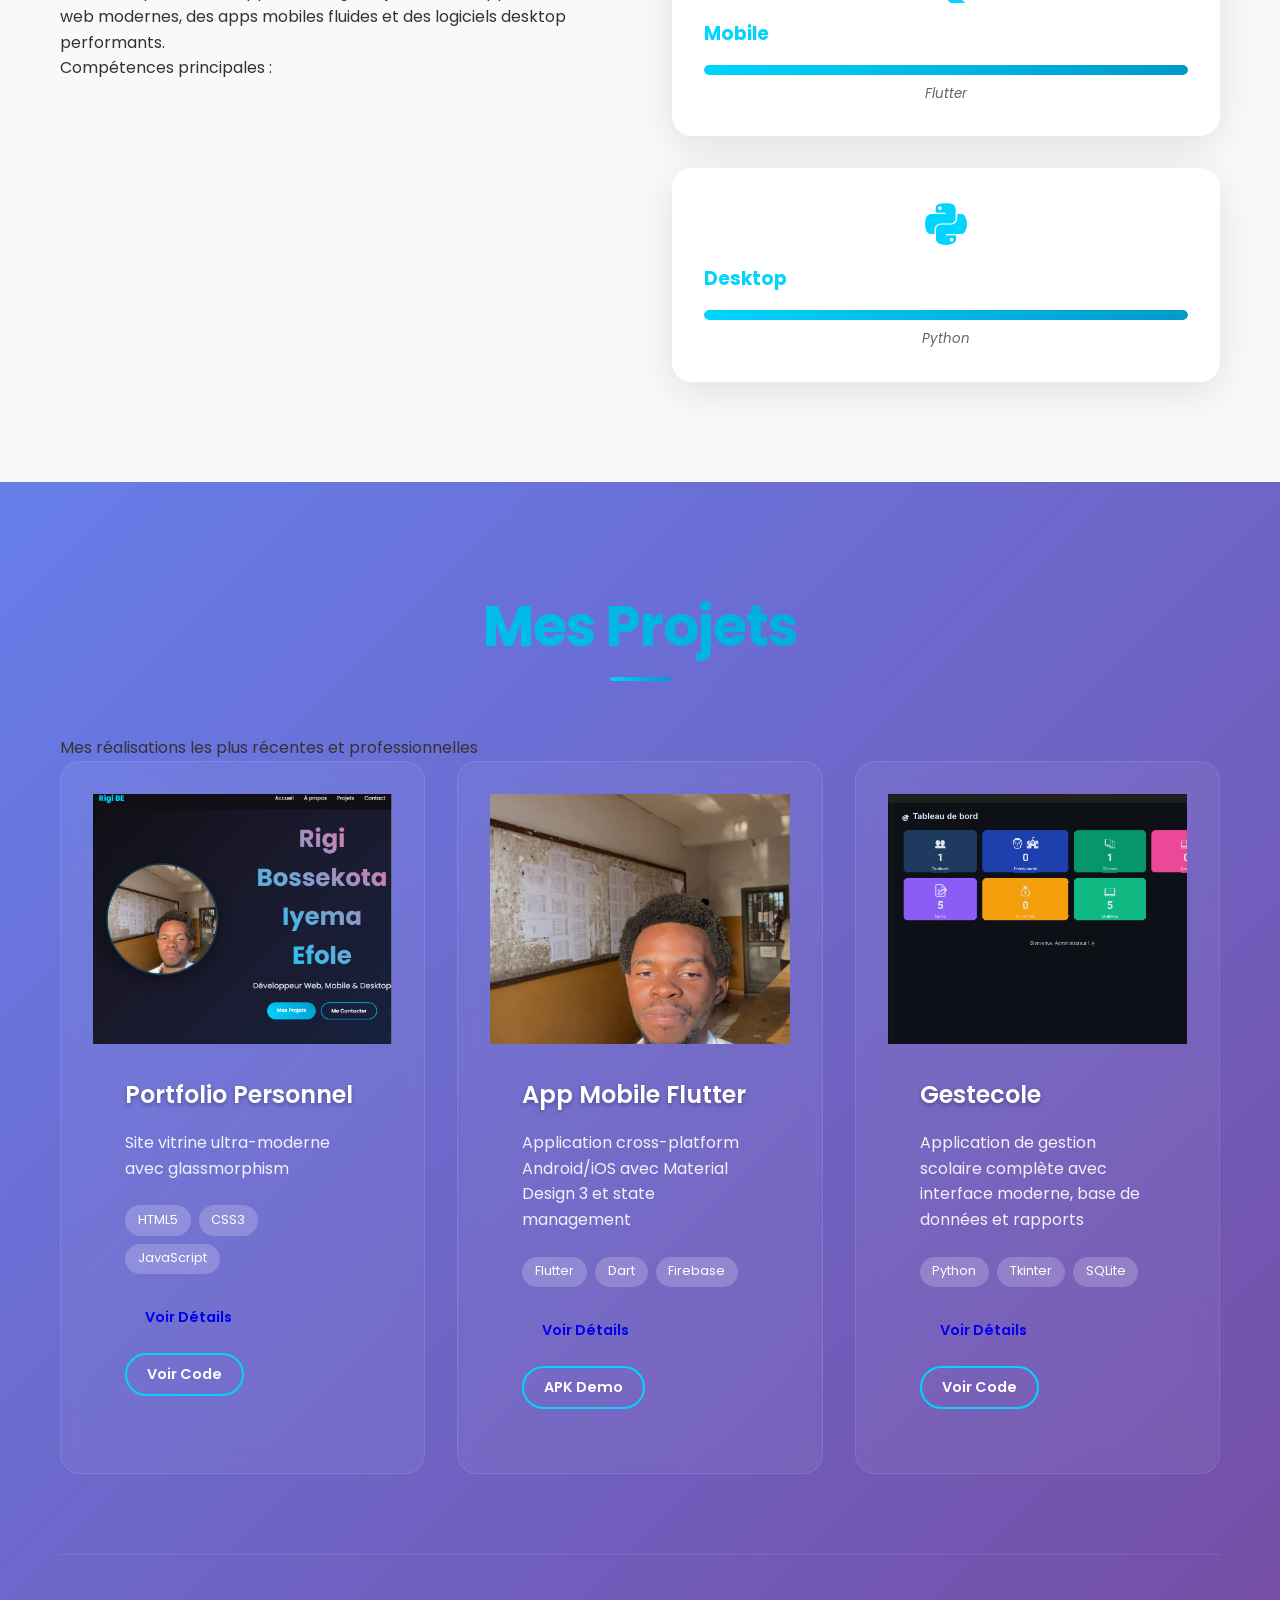
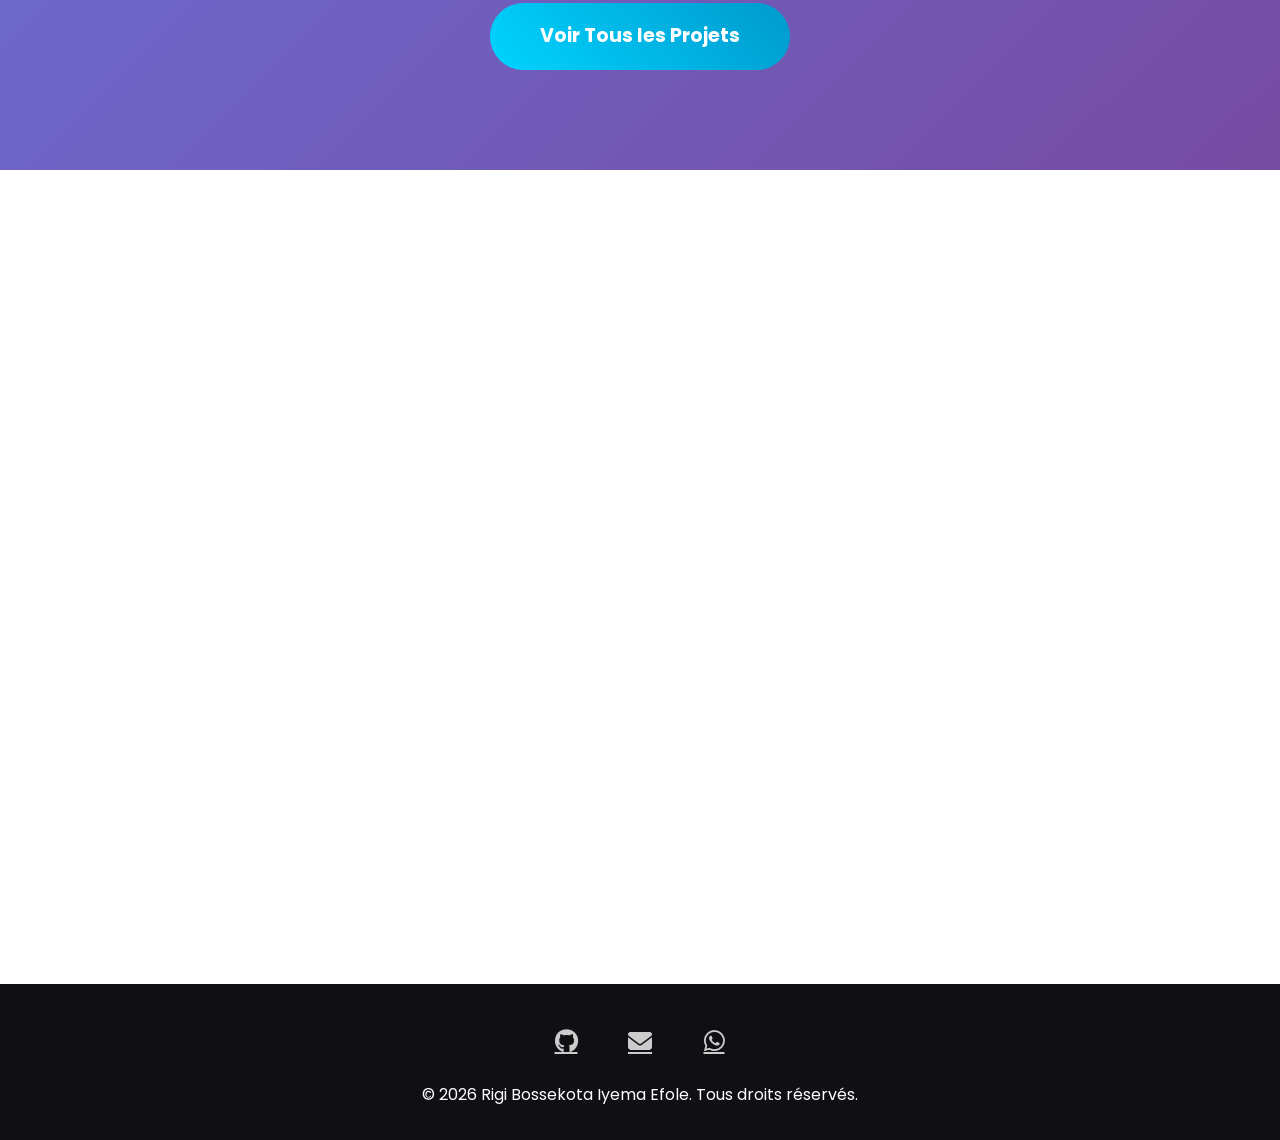
==== commit a12a5c09: "Fix responsive hero photo + mobile burger menu + portfolio improvements" ====
--- a/index.html
+++ b/index.html
@@ -221,6 +221,7 @@
     <p>&copy; 2026 Rigi Bossekota Iyema Efole. Tous droits réservés.</p>
     </footer>
 
+<script src="js/script.js"></script>
 <script src="https://unpkg.com/aos@next/dist/aos.js"></script>
     <script>AOS.init({
         duration: 1200,
--- a/style.css
+++ b/style.css
@@ -1,4 +1,4 @@
-:root {
+﻿:root {
   --primary-gradient: linear-gradient(45deg, #00d4ff, #0099cc);
   --secondary-gradient: linear-gradient(45deg, #ff6b9d, #ff8e8e);
   --bg-dark: #0f0f14;
@@ -37,6 +37,7 @@
     line-height: 1.6;
     color: #333;
     overflow-x: hidden;
+    padding-top: 70px;
 }
 
 .container {
@@ -150,11 +151,17 @@
 .hero__photo img {
     width: 100%;
     max-width: 350px;
-    height: 350px;
+    aspect-ratio: 1/1; /* ✅ garde un carré parfait */
+    height: auto;      /* ✅ enlève la hauteur fixe */
     object-fit: cover;
     border-radius: 50%;
-    box-shadow: 0 20px 60px rgba(0,0,0,0.4);
-    border: 5px solid rgba(0,212,255,0.2);
+}
+
+@media (max-width: 768px) {
+    .hero__container {
+        grid-template-columns: 1fr !important;
+        text-align: center;
+    }
 }
 
 .btn {
@@ -378,7 +385,7 @@
 
 .projects__grid {
     display: grid;
-    grid-template-columns: repeat(auto-fit, minmax(380px, 1fr));
+    grid-template-columns: repeat(auto-fit, minmax(300px, 1fr));
     gap: 2rem;
 }
 
@@ -390,6 +397,8 @@
     transition: all 0.4s cubic-bezier(0.175, 0.885, 0.32, 1.275);
     border: 1px solid rgba(255,255,255,0.2);
     height: 100%;
+    display: flex;
+    flex-direction: column;
 }
 
 .project__card:hover {
@@ -400,6 +409,7 @@
 .project__img {
     height: 250px;
     overflow: hidden;
+    flex-shrink: 0;
 }
 
 .project__img img {
@@ -415,6 +425,9 @@
 
 .project__content {
     padding: 2rem;
+    display: flex;
+    flex-direction: column;
+    flex-grow: 1;
 }
 
 .project__content h3 {
@@ -450,7 +463,10 @@
 .project__btns {
     display: flex;
     gap: 1rem;
-}
+    flex-wrap: wrap;
+}
+
+
 
 .project__card {
     background: rgba(255,255,255,0.05);
@@ -925,3 +941,61 @@
     }
 }
 
+
+/* Responsive - Section Projets Mobile */
+@media (max-width: 768px) {
+    .projects__grid {
+        grid-template-columns: 1fr;
+        gap: 1.5rem;
+    }
+    
+    .project__img {
+        height: 200px;
+    }
+    
+    .project__content {
+        padding: 1.5rem;
+    }
+    
+    .project__content h3 {
+        font-size: 1.3rem;
+    }
+    
+    .project__btns {
+        flex-direction: column;
+        gap: 0.8rem;
+    }
+    
+    .project__btns .btn {
+        width: 100%;
+        flex: none;
+    }
+    
+    .projects-preview {
+        padding: 60px 0;
+    }
+}
+
+@media (max-width: 480px) {
+    .projects__grid {
+        grid-template-columns: 1fr;
+        gap: 1rem;
+    }
+    
+    .project__img {
+        height: 180px;
+    }
+    
+    .project__content {
+        padding: 1.2rem;
+    }
+    
+    .tech-tags {
+        gap: 0.3rem;
+    }
+    
+    .tech {
+        font-size: 0.75rem;
+        padding: 0.2rem 0.6rem;
+    }
+}
